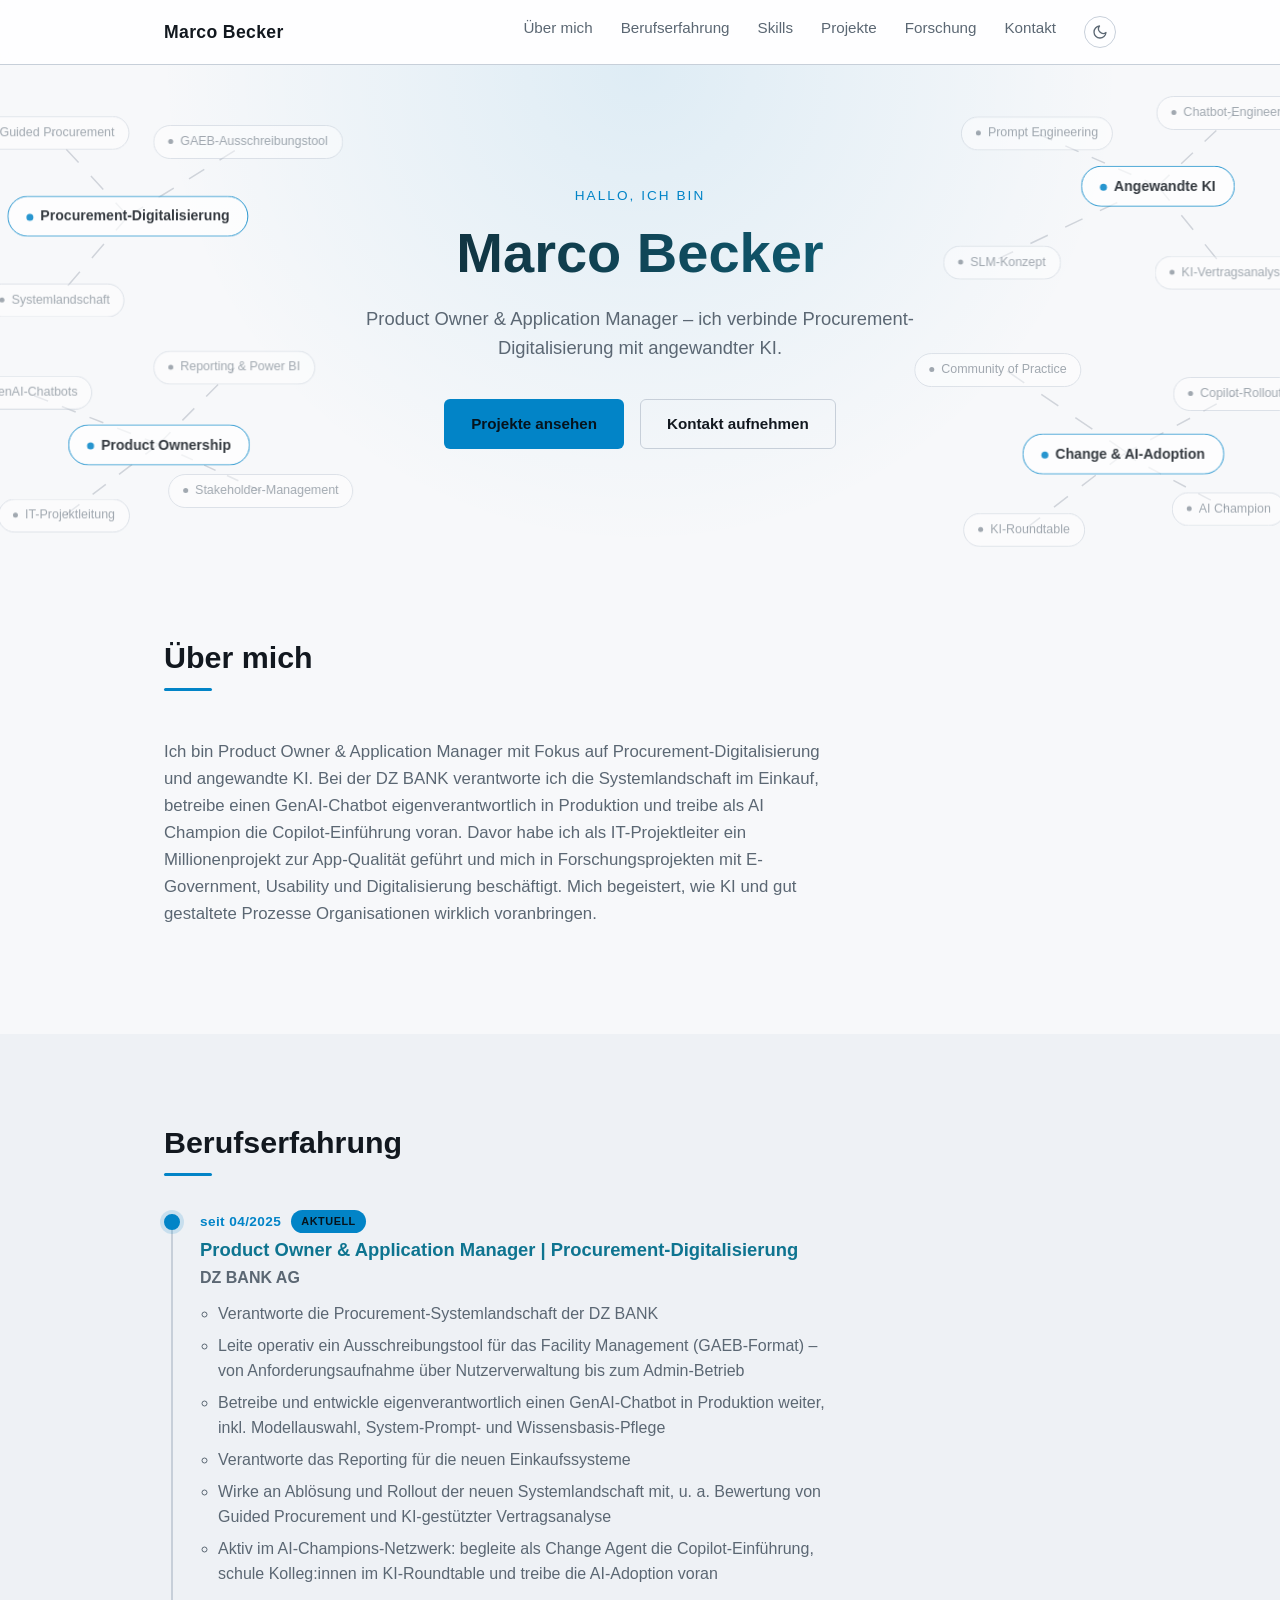
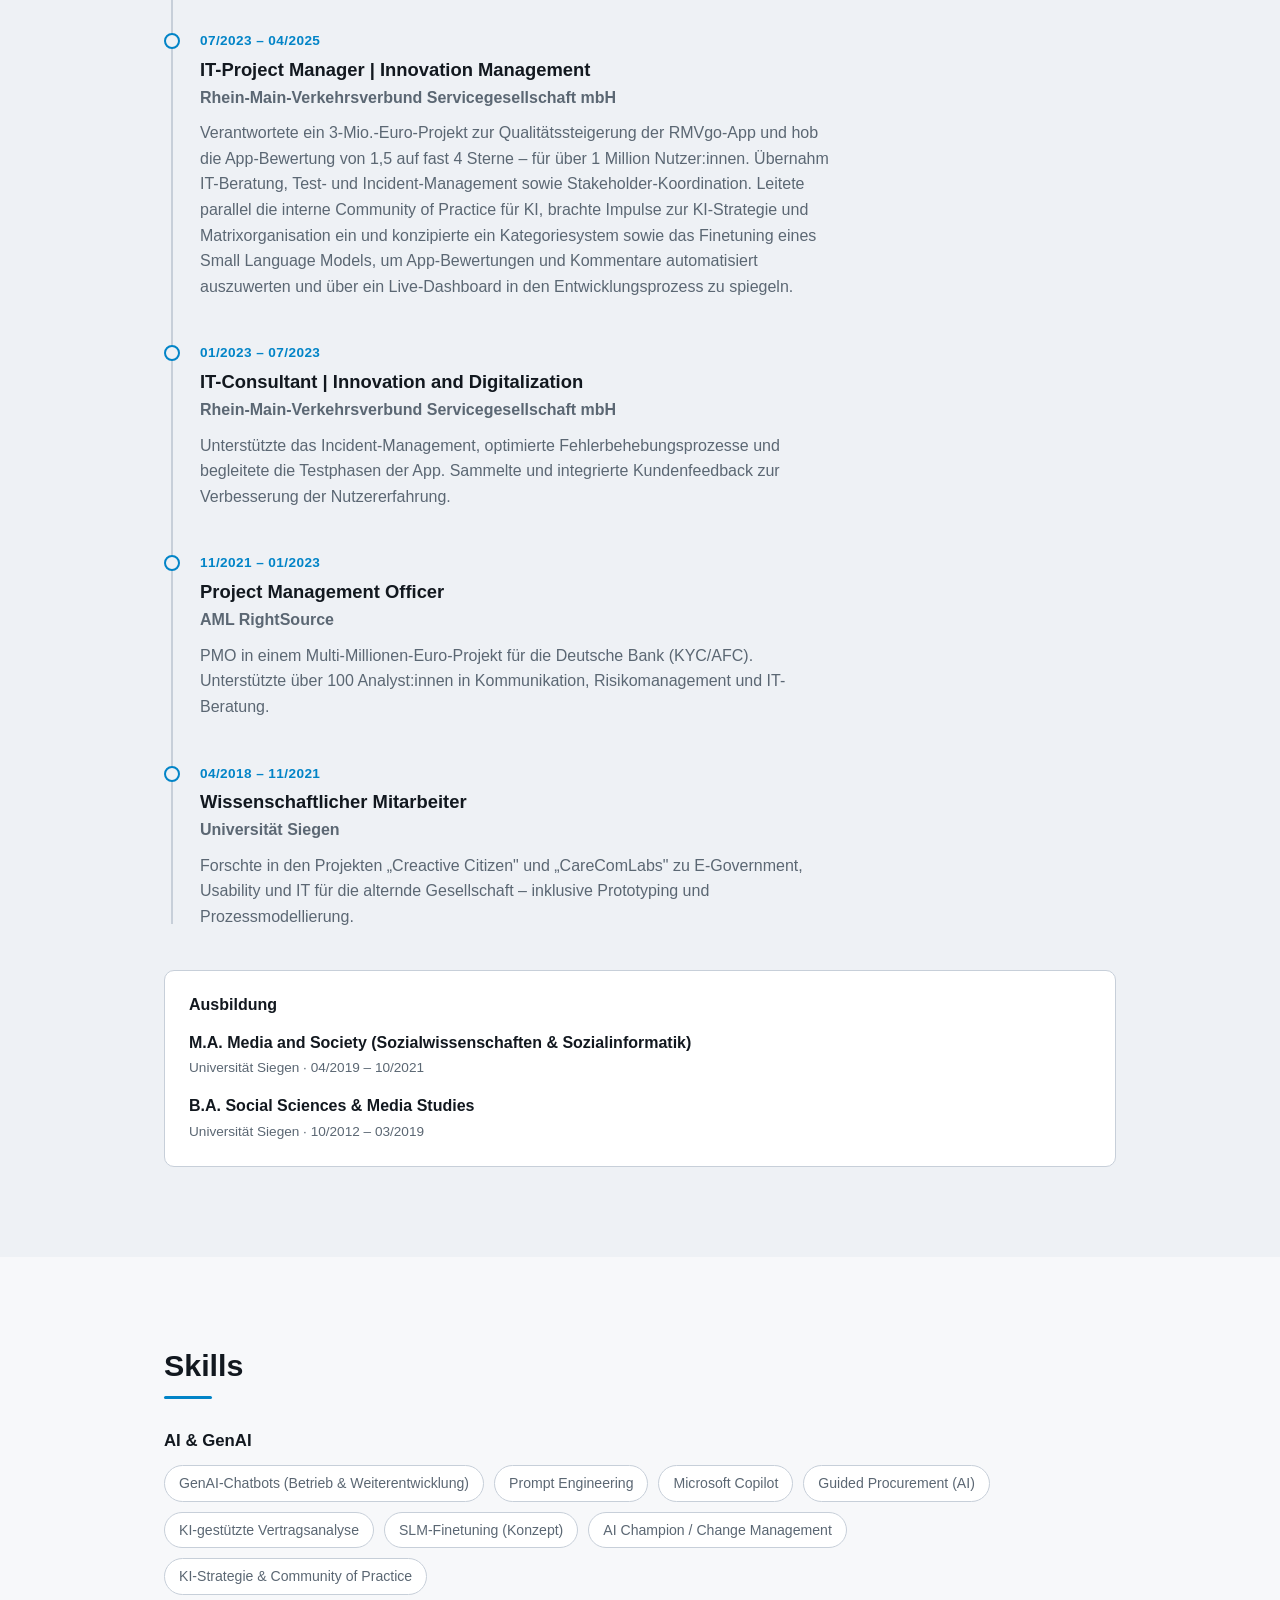
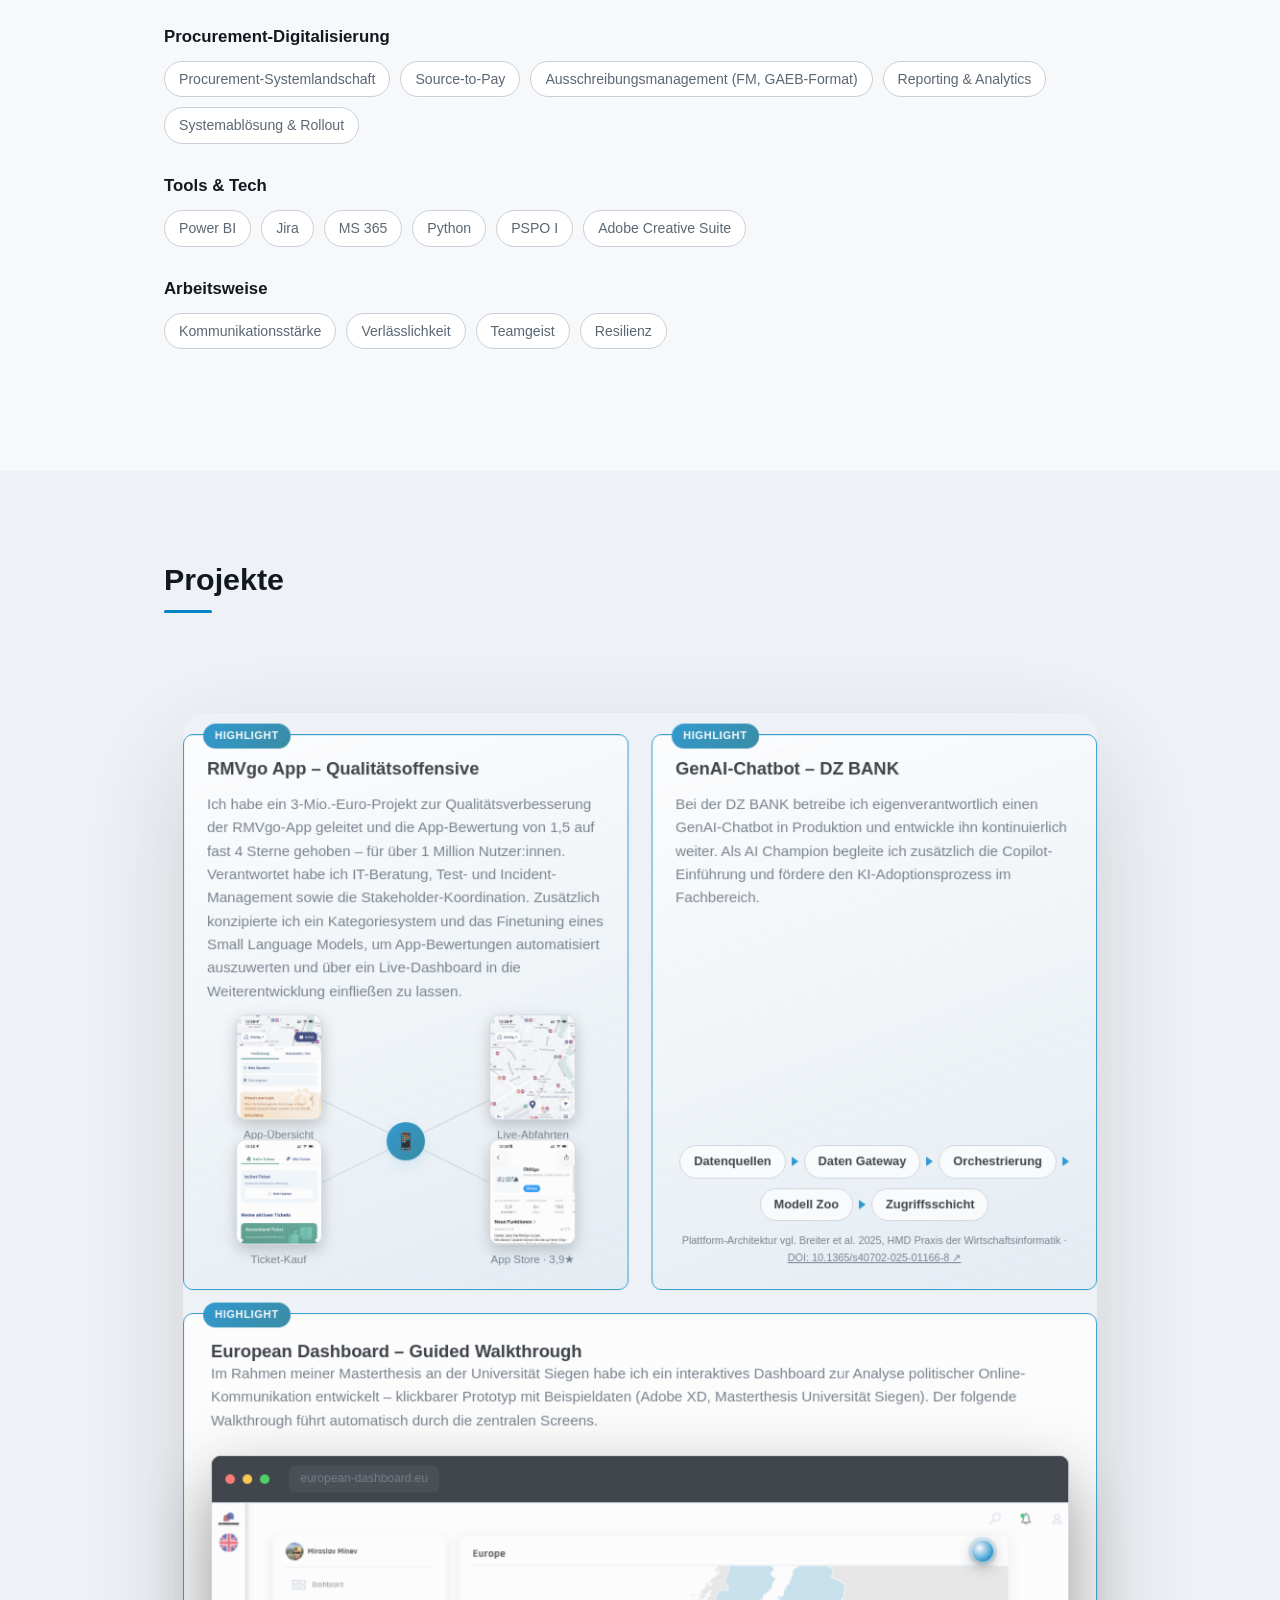
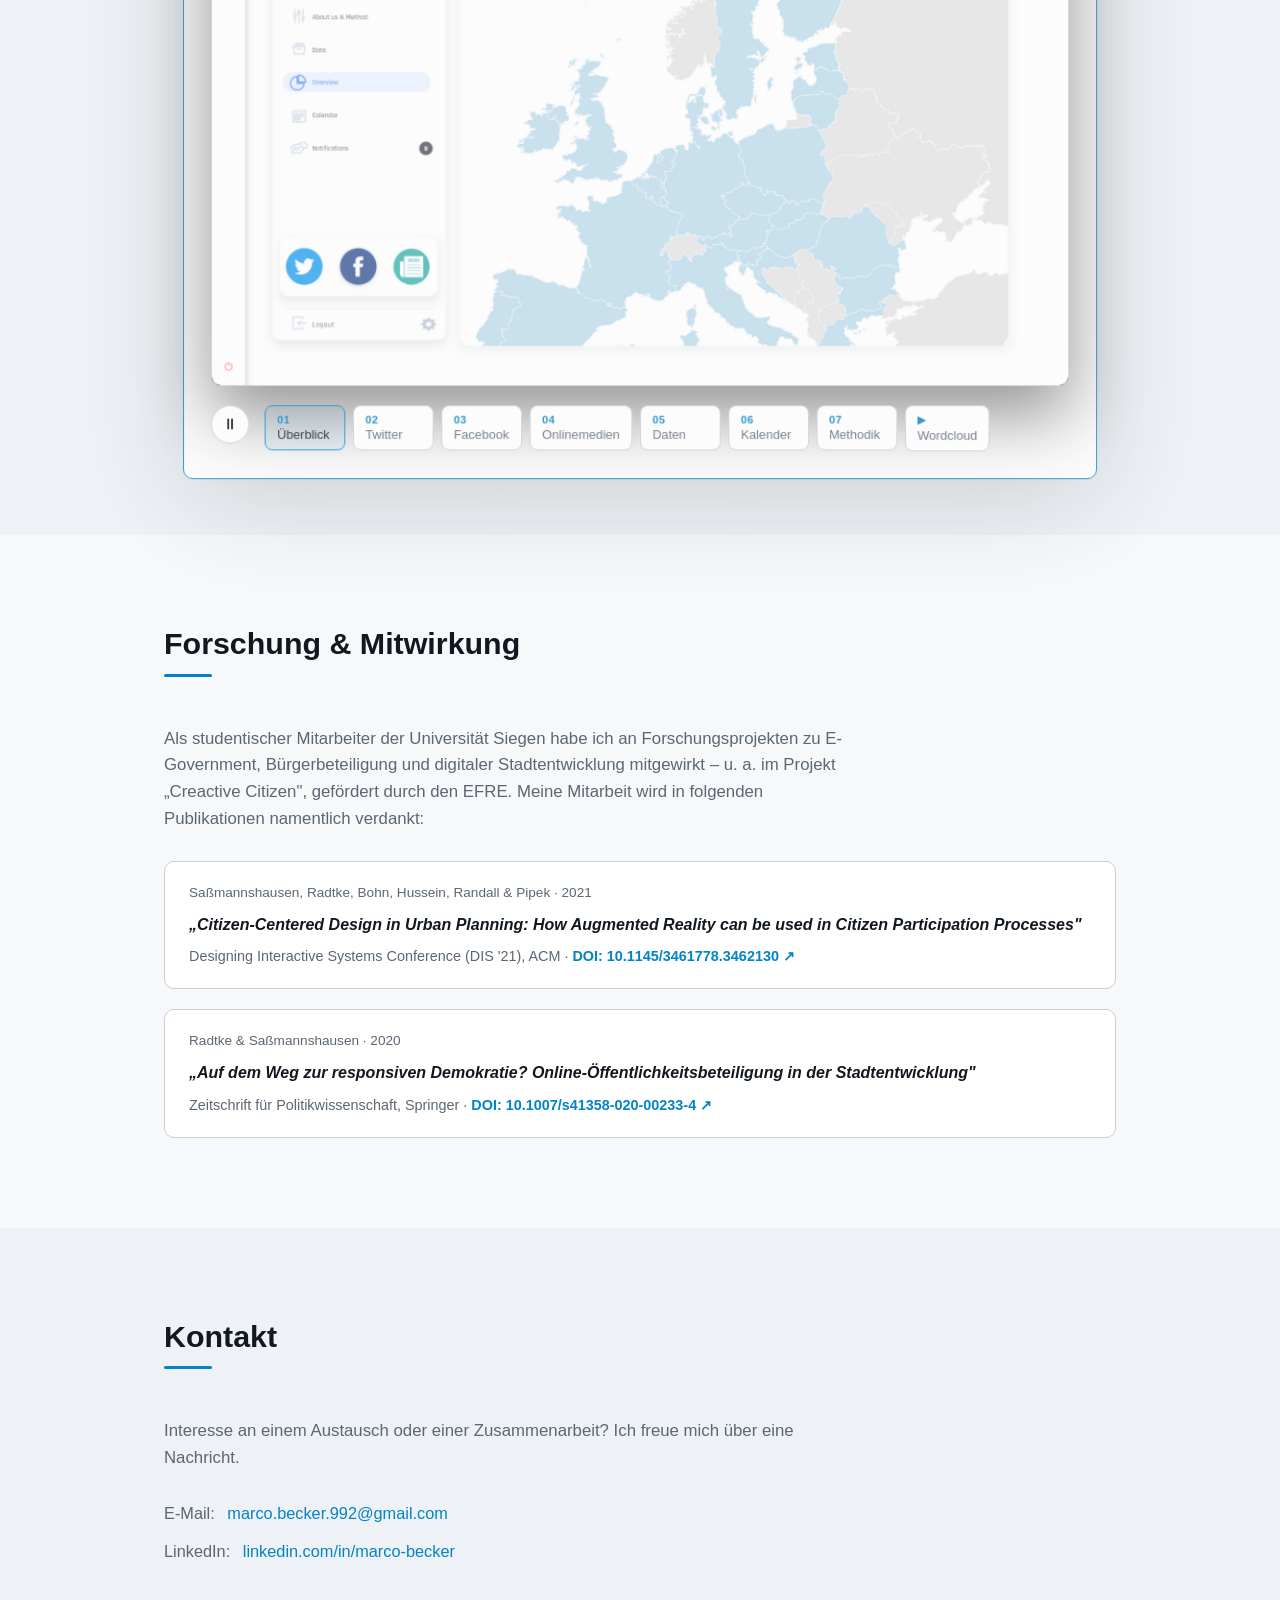
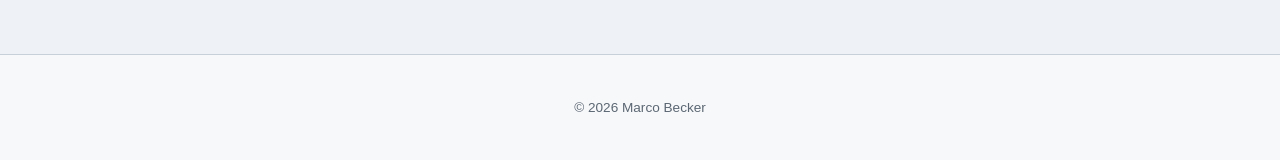
==== index.html @ 5d93f03e "Initial commit" ====
<!DOCTYPE html>
<html lang="de">
<head>
    <meta charset="UTF-8">
    <meta name="viewport" content="width=device-width, initial-scale=1.0">
    <title>Marco Becker – CV</title>
    <script>
        (function () {
            var stored = localStorage.getItem('cv-theme');
            var theme = (stored === 'light' || stored === 'dark')
                ? stored
                : (window.matchMedia('(prefers-color-scheme: light)').matches ? 'light' : 'dark');
            if (theme === 'light') document.documentElement.setAttribute('data-theme', 'light');
        })();
    </script>
    <link rel="stylesheet" href="style.css">
</head>
<body>

    <header class="navbar">
        <div class="container navbar__inner">
            <a href="#hero" class="navbar__brand"><span class="navbar__brand-text"><span class="navbar__letter navbar__letter--anchor" style="--i:0">M</span><span class="navbar__letter" style="--i:1">a</span><span class="navbar__letter" style="--i:2">r</span><span class="navbar__letter" style="--i:3">c</span><span class="navbar__letter" style="--i:4">o</span><span class="navbar__letter" style="--i:5">&nbsp;</span><span class="navbar__letter navbar__letter--anchor" style="--i:6">B</span><span class="navbar__letter" style="--i:7">e</span><span class="navbar__letter" style="--i:8">c</span><span class="navbar__letter" style="--i:9">k</span><span class="navbar__letter" style="--i:10">e</span><span class="navbar__letter" style="--i:11">r</span></span></a>
            <button class="navbar__toggle" id="navToggle" aria-label="Menü öffnen" aria-expanded="false">
                <span></span>
                <span></span>
                <span></span>
            </button>
            <nav class="navbar__nav" id="navMenu">
                <a href="#about">Über mich</a>
                <a href="#experience">Berufserfahrung</a>
                <a href="#skills">Skills</a>
                <a href="#projects">Projekte</a>
                <a href="#research">Forschung</a>
                <a href="#contact">Kontakt</a>
                <button class="theme-toggle" id="themeToggle" type="button" aria-label="Theme wechseln (hell/dunkel)">
                    <svg class="theme-toggle__icon theme-toggle__icon--sun" viewBox="0 0 24 24" fill="none" stroke="currentColor" stroke-width="2" stroke-linecap="round" aria-hidden="true">
                        <circle cx="12" cy="12" r="4"></circle>
                        <path d="M12 2v2M12 20v2M4.93 4.93l1.41 1.41M17.66 17.66l1.41 1.41M2 12h2M20 12h2M4.93 19.07l1.41-1.41M17.66 6.34l1.41-1.41"></path>
                    </svg>
                    <svg class="theme-toggle__icon theme-toggle__icon--moon" viewBox="0 0 24 24" fill="none" stroke="currentColor" stroke-width="2" stroke-linecap="round" stroke-linejoin="round" aria-hidden="true">
                        <path d="M21 12.79A9 9 0 1 1 11.21 3 7 7 0 0 0 21 12.79z"></path>
                    </svg>
                </button>
            </nav>
        </div>
    </header>

    <main>

        <section id="hero" class="hero">
            <div class="hero__network" aria-hidden="true">
                <svg class="hero__lines" viewBox="0 0 100 100" preserveAspectRatio="none">
                    <line x1="10" y1="30" x2="4" y2="13" data-from="H1" data-to="S1" data-delay="1.55"></line>
                    <line x1="10" y1="30" x2="4" y2="48" data-from="H1" data-to="S2" data-delay="1.59"></line>
                    <line x1="10" y1="30" x2="19" y2="16" data-from="H1" data-to="S3" data-delay="1.63"></line>
                    <line x1="90" y1="25" x2="81" y2="13" data-from="H2" data-to="S4" data-delay="1.67"></line>
                    <line x1="90" y1="25" x2="96" y2="43" data-from="H2" data-to="S5" data-delay="1.71"></line>
                    <line x1="90" y1="25" x2="96" y2="10" data-from="H2" data-to="S6" data-delay="1.75"></line>
                    <line x1="12" y1="78" x2="5" y2="92" data-from="H3" data-to="S7" data-delay="1.79"></line>
                    <line x1="12" y1="78" x2="20" y2="88" data-from="H3" data-to="S8" data-delay="1.83"></line>
                    <line x1="12" y1="78" x2="18" y2="62" data-from="H3" data-to="S9" data-delay="1.87"></line>
                    <line x1="12" y1="78" x2="2" y2="68" data-from="H3" data-to="S10" data-delay="1.91"></line>
                    <line x1="88" y1="80" x2="96" y2="92" data-from="H4" data-to="S11" data-delay="1.95"></line>
                    <line x1="88" y1="80" x2="96" y2="68" data-from="H4" data-to="S12" data-delay="1.99"></line>
                    <line x1="88" y1="80" x2="80" y2="95" data-from="H4" data-to="S13" data-delay="2.03"></line>
                    <line x1="90" y1="25" x2="78" y2="40" data-from="H2" data-to="S14" data-delay="2.07"></line>
                    <line x1="88" y1="80" x2="78" y2="62" data-from="H4" data-to="S15" data-delay="2.11"></line>
                </svg>
                <span class="hero__node hero__node--hub" data-node-id="H1" style="--x:10%; --y:30%; --delay:0s" data-delay="0">Procurement-Digitalisierung</span>
                <span class="hero__node hero__node--hub" data-node-id="H2" style="--x:90%; --y:25%; --delay:0s" data-delay="0">Angewandte KI</span>
                <span class="hero__node hero__node--hub" data-node-id="H3" style="--x:12%; --y:78%; --delay:0s" data-delay="0">Product Ownership</span>
                <span class="hero__node hero__node--hub" data-node-id="H4" style="--x:88%; --y:80%; --delay:0s" data-delay="0">Change &amp; AI-Adoption</span>
                <span class="hero__node" data-node-id="S1" style="--x:4%; --y:13%; --delay:0.75s" data-delay="0.75">Guided Procurement</span>
                <span class="hero__node" data-node-id="S2" style="--x:4%; --y:48%; --delay:0.79s" data-delay="0.79">Systemlandschaft</span>
                <span class="hero__node" data-node-id="S3" style="--x:19%; --y:16%; --delay:0.83s" data-delay="0.83">GAEB-Ausschreibungstool</span>
                <span class="hero__node" data-node-id="S4" style="--x:81%; --y:13%; --delay:0.87s" data-delay="0.87">Prompt Engineering</span>
                <span class="hero__node" data-node-id="S5" style="--x:96%; --y:43%; --delay:0.91s" data-delay="0.91">KI-Vertragsanalyse</span>
                <span class="hero__node" data-node-id="S6" style="--x:96%; --y:10%; --delay:0.95s" data-delay="0.95">Chatbot-Engineering</span>
                <span class="hero__node" data-node-id="S7" style="--x:5%; --y:92%; --delay:0.99s" data-delay="0.99">IT-Projektleitung</span>
                <span class="hero__node" data-node-id="S8" style="--x:20%; --y:88%; --delay:1.03s" data-delay="1.03">Stakeholder-Management</span>
                <span class="hero__node" data-node-id="S9" style="--x:18%; --y:62%; --delay:1.07s" data-delay="1.07">Reporting &amp; Power BI</span>
                <span class="hero__node" data-node-id="S10" style="--x:2%; --y:68%; --delay:1.11s" data-delay="1.11">GenAI-Chatbots</span>
                <span class="hero__node" data-node-id="S11" style="--x:96%; --y:92%; --delay:1.15s" data-delay="1.15">AI Champion</span>
                <span class="hero__node" data-node-id="S12" style="--x:96%; --y:68%; --delay:1.19s" data-delay="1.19">Copilot-Rollout</span>
                <span class="hero__node" data-node-id="S13" style="--x:80%; --y:95%; --delay:1.23s" data-delay="1.23">KI-Roundtable</span>
                <span class="hero__node" data-node-id="S14" style="--x:78%; --y:40%; --delay:1.27s" data-delay="1.27">SLM-Konzept</span>
                <span class="hero__node" data-node-id="S15" style="--x:78%; --y:62%; --delay:1.31s" data-delay="1.31">Community of Practice</span>
            </div>
            <div class="container hero__inner">
                <p class="hero__eyebrow">Hallo, ich bin</p>
                <h1 class="hero__name">Marco Becker</h1>
                <p class="hero__tagline">Product Owner &amp; Application Manager – ich verbinde Procurement-Digitalisierung mit angewandter KI.</p>
                <div class="hero__actions">
                    <a href="#projects" class="btn btn--primary">Projekte ansehen</a>
                    <a href="#contact" class="btn btn--ghost">Kontakt aufnehmen</a>
                </div>
            </div>
        </section>

        <section id="about" class="section">
            <div class="container">
                <h2 class="section__title">Über mich</h2>
                <p class="section__lead">
                    Ich bin Product Owner &amp; Application Manager mit Fokus auf Procurement-Digitalisierung
                    und angewandte KI. Bei der DZ BANK verantworte ich die Systemlandschaft im Einkauf, betreibe
                    einen GenAI-Chatbot eigenverantwortlich in Produktion und treibe als AI Champion die
                    Copilot-Einführung voran. Davor habe ich als IT-Projektleiter ein Millionenprojekt zur
                    App-Qualität geführt und mich in Forschungsprojekten mit E-Government, Usability und
                    Digitalisierung beschäftigt. Mich begeistert, wie KI und gut gestaltete Prozesse
                    Organisationen wirklich voranbringen.
                </p>
            </div>
        </section>

        <section id="experience" class="section section--alt">
            <div class="container">
                <h2 class="section__title">Berufserfahrung</h2>
                <ol class="timeline">
                    <li class="timeline__item timeline__item--current">
                        <div class="timeline__marker"></div>
                        <div class="timeline__content">
                            <span class="timeline__date">seit 04/2025 <span class="timeline__badge">Aktuell</span></span>
                            <h3 class="timeline__role">Product Owner &amp; Application Manager | Procurement-Digitalisierung</h3>
                            <p class="timeline__company">DZ BANK AG</p>
                            <ul class="timeline__bullets">
                                <li>Verantworte die Procurement-Systemlandschaft der DZ BANK</li>
                                <li>Leite operativ ein Ausschreibungstool für das Facility Management (GAEB-Format) – von Anforderungsaufnahme über Nutzerverwaltung bis zum Admin-Betrieb</li>
                                <li>Betreibe und entwickle eigenverantwortlich einen GenAI-Chatbot in Produktion weiter, inkl. Modellauswahl, System-Prompt- und Wissensbasis-Pflege</li>
                                <li>Verantworte das Reporting für die neuen Einkaufssysteme</li>
                                <li>Wirke an Ablösung und Rollout der neuen Systemlandschaft mit, u.&nbsp;a. Bewertung von Guided Procurement und KI-gestützter Vertragsanalyse</li>
                                <li>Aktiv im AI-Champions-Netzwerk: begleite als Change Agent die Copilot-Einführung, schule Kolleg:innen im KI-Roundtable und treibe die AI-Adoption voran</li>
                            </ul>
                        </div>
                    </li>
                    <li class="timeline__item">
                        <div class="timeline__marker"></div>
                        <div class="timeline__content">
                            <span class="timeline__date">07/2023 – 04/2025</span>
                            <h3 class="timeline__role">IT-Project Manager | Innovation Management</h3>
                            <p class="timeline__company">Rhein-Main-Verkehrsverbund Servicegesellschaft mbH</p>
                            <p class="timeline__desc">
                                Verantwortete ein 3-Mio.-Euro-Projekt zur Qualitätssteigerung der RMVgo-App und
                                hob die App-Bewertung von 1,5 auf fast 4 Sterne – für über 1 Million Nutzer:innen.
                                Übernahm IT-Beratung, Test- und Incident-Management sowie Stakeholder-Koordination.
                                Leitete parallel die interne Community of Practice für KI, brachte Impulse zur
                                KI-Strategie und Matrixorganisation ein und konzipierte ein Kategoriesystem sowie
                                das Finetuning eines Small Language Models, um App-Bewertungen und Kommentare
                                automatisiert auszuwerten und über ein Live-Dashboard in den Entwicklungsprozess
                                zu spiegeln.
                            </p>
                        </div>
                    </li>
                    <li class="timeline__item">
                        <div class="timeline__marker"></div>
                        <div class="timeline__content">
                            <span class="timeline__date">01/2023 – 07/2023</span>
                            <h3 class="timeline__role">IT-Consultant | Innovation and Digitalization</h3>
                            <p class="timeline__company">Rhein-Main-Verkehrsverbund Servicegesellschaft mbH</p>
                            <p class="timeline__desc">
                                Unterstützte das Incident-Management, optimierte Fehlerbehebungsprozesse und
                                begleitete die Testphasen der App. Sammelte und integrierte Kundenfeedback zur
                                Verbesserung der Nutzererfahrung.
                            </p>
                        </div>
                    </li>
                    <li class="timeline__item">
                        <div class="timeline__marker"></div>
                        <div class="timeline__content">
                            <span class="timeline__date">11/2021 – 01/2023</span>
                            <h3 class="timeline__role">Project Management Officer</h3>
                            <p class="timeline__company">AML RightSource</p>
                            <p class="timeline__desc">
                                PMO in einem Multi-Millionen-Euro-Projekt für die Deutsche Bank (KYC/AFC).
                                Unterstützte über 100 Analyst:innen in Kommunikation, Risikomanagement und IT-Beratung.
                            </p>
                        </div>
                    </li>
                    <li class="timeline__item">
                        <div class="timeline__marker"></div>
                        <div class="timeline__content">
                            <span class="timeline__date">04/2018 – 11/2021</span>
                            <h3 class="timeline__role">Wissenschaftlicher Mitarbeiter</h3>
                            <p class="timeline__company">Universität Siegen</p>
                            <p class="timeline__desc">
                                Forschte in den Projekten „Creactive Citizen" und „CareComLabs" zu E-Government,
                                Usability und IT für die alternde Gesellschaft – inklusive Prototyping und
                                Prozessmodellierung.
                            </p>
                        </div>
                    </li>
                </ol>

                <div class="education-list">
                    <h3 class="education-list__title">Ausbildung</h3>
                    <div class="education-item">
                        <p class="education-item__degree">M.A. Media and Society (Sozialwissenschaften &amp; Sozialinformatik)</p>
                        <p class="education-item__meta">Universität Siegen · 04/2019 – 10/2021</p>
                    </div>
                    <div class="education-item">
                        <p class="education-item__degree">B.A. Social Sciences &amp; Media Studies</p>
                        <p class="education-item__meta">Universität Siegen · 10/2012 – 03/2019</p>
                    </div>
                </div>
            </div>
        </section>

        <section id="skills" class="section">
            <div class="container">
                <h2 class="section__title">Skills</h2>

                <div class="skills__group">
                    <h3 class="skills__category">AI &amp; GenAI</h3>
                    <ul class="tag-list">
                        <li class="tag">GenAI-Chatbots (Betrieb &amp; Weiterentwicklung)</li>
                        <li class="tag">Prompt Engineering</li>
                        <li class="tag">Microsoft Copilot</li>
                        <li class="tag">Guided Procurement (AI)</li>
                        <li class="tag">KI-gestützte Vertragsanalyse</li>
                        <li class="tag">SLM-Finetuning (Konzept)</li>
                        <li class="tag">AI Champion / Change Management</li>
                        <li class="tag">KI-Strategie &amp; Community of Practice</li>
                    </ul>
                </div>

                <div class="skills__group">
                    <h3 class="skills__category">Procurement-Digitalisierung</h3>
                    <ul class="tag-list">
                        <li class="tag">Procurement-Systemlandschaft</li>
                        <li class="tag">Source-to-Pay</li>
                        <li class="tag">Ausschreibungsmanagement (FM, GAEB-Format)</li>
                        <li class="tag">Reporting &amp; Analytics</li>
                        <li class="tag">Systemablösung &amp; Rollout</li>
                    </ul>
                </div>

                <div class="skills__group">
                    <h3 class="skills__category">Tools &amp; Tech</h3>
                    <ul class="tag-list">
                        <li class="tag">Power BI</li>
                        <li class="tag">Jira</li>
                        <li class="tag">MS 365</li>
                        <li class="tag">Python</li>
                        <li class="tag">PSPO I</li>
                        <li class="tag">Adobe Creative Suite</li>
                    </ul>
                </div>

                <div class="skills__group">
                    <h3 class="skills__category">Arbeitsweise</h3>
                    <ul class="tag-list">
                        <li class="tag">Kommunikationsstärke</li>
                        <li class="tag">Verlässlichkeit</li>
                        <li class="tag">Teamgeist</li>
                        <li class="tag">Resilienz</li>
                    </ul>
                </div>
            </div>
        </section>

        <section id="projects" class="section section--alt">
            <div class="container">
                <h2 class="section__title">Projekte</h2>
                <div class="projects-showcase">
                <div class="projects-showcase__camera">
                <div class="projects-showcase__inner">
                <div class="projects__grid">
                    <article class="card card--highlight projects-reveal">
                        <span class="card__badge">Highlight</span>
                        <h3 class="card__title">RMVgo App – Qualitätsoffensive</h3>
                        <p class="card__desc">
                            Ich habe ein 3-Mio.-Euro-Projekt zur Qualitätsverbesserung der RMVgo-App geleitet
                            und die App-Bewertung von 1,5 auf fast 4 Sterne gehoben – für über 1 Million
                            Nutzer:innen. Verantwortet habe ich IT-Beratung, Test- und Incident-Management
                            sowie die Stakeholder-Koordination. Zusätzlich konzipierte ich ein Kategoriesystem
                            und das Finetuning eines Small Language Models, um App-Bewertungen automatisiert
                            auszuwerten und über ein Live-Dashboard in die Weiterentwicklung einfließen zu lassen.
                        </p>
                        <div class="project-network">
                            <svg class="project-network__lines" viewBox="0 0 100 100" preserveAspectRatio="none">
                                <line x1="50" y1="50" x2="18" y2="25"></line>
                                <line x1="50" y1="50" x2="82" y2="25"></line>
                                <line x1="50" y1="50" x2="18" y2="75"></line>
                                <line x1="50" y1="50" x2="82" y2="75"></line>
                            </svg>
                            <div class="project-network__hub" style="--x:50%; --y:50%" aria-hidden="true">
                                <span>📱</span>
                            </div>
                            <figure class="project-network__tile" style="--x:18%; --y:25%">
                                <img src="rmvgo/rmvgo_startscreen.png" alt="RMVgo App – Startbildschirm mit Übersicht" loading="lazy">
                                <figcaption>App-Übersicht</figcaption>
                            </figure>
                            <figure class="project-network__tile" style="--x:82%; --y:25%">
                                <img src="rmvgo/rmvgo_abfahrten_ffm.png" alt="RMVgo App – Live-Abfahrten in Frankfurt" loading="lazy">
                                <figcaption>Live-Abfahrten</figcaption>
                            </figure>
                            <figure class="project-network__tile" style="--x:18%; --y:75%">
                                <img src="rmvgo/rmvgo_ticket.png" alt="RMVgo App – Ticket-Kauf im Checkout" loading="lazy">
                                <figcaption>Ticket-Kauf</figcaption>
                            </figure>
                            <figure class="project-network__tile" style="--x:82%; --y:75%">
                                <img src="rmvgo/appstore_rmvgo.png" alt="RMVgo App – Eintrag im App Store mit 3,9-Sterne-Bewertung" loading="lazy">
                                <figcaption>App Store · 3,9★</figcaption>
                            </figure>
                        </div>
                    </article>
                    <article class="card card--highlight projects-reveal">
                        <span class="card__badge">Highlight</span>
                        <h3 class="card__title">GenAI-Chatbot – DZ BANK</h3>
                        <p class="card__desc">
                            Bei der DZ BANK betreibe ich eigenverantwortlich einen GenAI-Chatbot in Produktion
                            und entwickle ihn kontinuierlich weiter. Als AI Champion begleite ich zusätzlich
                            die Copilot-Einführung und fördere den KI-Adoptionsprozess im Fachbereich.
                        </p>
                        <div class="project-flow">
                            <div class="project-flow__row">
                                <span class="project-flow__node">Datenquellen</span>
                                <i class="project-flow__arrow" aria-hidden="true"></i>
                                <span class="project-flow__node">Daten Gateway</span>
                                <i class="project-flow__arrow" aria-hidden="true"></i>
                                <span class="project-flow__node">Orchestrierung</span>
                                <i class="project-flow__arrow" aria-hidden="true"></i>
                                <span class="project-flow__node">Modell Zoo</span>
                                <i class="project-flow__arrow" aria-hidden="true"></i>
                                <span class="project-flow__node">Zugriffsschicht</span>
                            </div>
                            <p class="project-flow__source">
                                Plattform-Architektur vgl. Breiter et al. 2025, HMD Praxis der Wirtschaftsinformatik ·
                                <a href="https://doi.org/10.1365/s40702-025-01166-8" target="_blank" rel="noopener noreferrer">DOI: 10.1365/s40702-025-01166-8 ↗</a>
                            </p>
                        </div>
                    </article>
                </div>

                <div class="walkthrough-project projects-reveal">
                    <span class="card__badge">Highlight</span>
                    <h3 class="card__title">European Dashboard – Guided Walkthrough</h3>
                    <p class="card__desc">
                        Im Rahmen meiner Masterthesis an der Universität Siegen habe ich ein interaktives
                        Dashboard zur Analyse politischer Online-Kommunikation entwickelt – klickbarer Prototyp
                        mit Beispieldaten (Adobe XD, Masterthesis Universität Siegen). Der folgende Walkthrough
                        führt automatisch durch die zentralen Screens.
                    </p>

                    <div class="wt" id="wt">
                        <div class="wt__mockup">
                            <div class="wt__bar">
                                <span class="wt__dot wt__dot--red"></span>
                                <span class="wt__dot wt__dot--yellow"></span>
                                <span class="wt__dot wt__dot--green"></span>
                                <span class="wt__url">european-dashboard.eu</span>
                            </div>
                            <div class="wt__viewport" id="wtViewport">
                                <div class="wt__screen">
                                    <div class="wt__scroller">
                                        <img src="eu_dashboard/screen-01-overview.png" alt="Screen: Überblick" draggable="false">
                                    </div>
                                </div>
                                <div class="wt__screen">
                                    <div class="wt__scroller">
                                        <img src="eu_dashboard/screen-02-twitter.png" alt="Screen: Twitter" draggable="false">
                                    </div>
                                </div>
                                <div class="wt__screen">
                                    <div class="wt__scroller">
                                        <img src="eu_dashboard/screen-03-facebook.png" alt="Screen: Facebook" draggable="false">
                                    </div>
                                </div>
                                <div class="wt__screen">
                                    <div class="wt__scroller">
                                        <img src="eu_dashboard/screen-04-onlinemedien.png" alt="Screen: Onlinemedien" draggable="false">
                                    </div>
                                </div>
                                <div class="wt__screen">
                                    <div class="wt__scroller">
                                        <img src="eu_dashboard/screen-05-datenzugang.png" alt="Screen: Daten" draggable="false">
                                    </div>
                                </div>
                                <div class="wt__screen">
                                    <div class="wt__scroller">
                                        <img src="eu_dashboard/screen-06-kalender.png" alt="Screen: Kalender" draggable="false">
                                    </div>
                                </div>
                                <div class="wt__screen">
                                    <div class="wt__scroller">
                                        <img src="eu_dashboard/screen-07-methodik.png" alt="Screen: Methodik" draggable="false">
                                    </div>
                                </div>
                                <div class="wt__screen">
                                    <button class="wt__finale" id="wtFinale" type="button" aria-label="Wordcloud-Video abspielen">
                                        <img src="eu_dashboard/wordcloud-poster.jpg" alt="Standbild der Wordcloud-Animation" draggable="false">
                                        <span class="wt__play-icon" aria-hidden="true"></span>
                                    </button>
                                </div>

                                <div class="wt__cursor" id="wtCursor" aria-hidden="true"></div>
                            </div>
                        </div>

                        <div class="wt__controls">
                            <button class="wt__playpause" id="wtPlayPause" type="button" aria-label="Walkthrough pausieren">
                                <span aria-hidden="true">⏸</span>
                            </button>
                            <ol class="wt__progress" id="wtProgress">
                                <li><button type="button" class="wt__step"><span class="wt__step-num">01</span><span class="wt__step-label">Überblick</span></button></li>
                                <li><button type="button" class="wt__step"><span class="wt__step-num">02</span><span class="wt__step-label">Twitter</span></button></li>
                                <li><button type="button" class="wt__step"><span class="wt__step-num">03</span><span class="wt__step-label">Facebook</span></button></li>
                                <li><button type="button" class="wt__step"><span class="wt__step-num">04</span><span class="wt__step-label">Onlinemedien</span></button></li>
                                <li><button type="button" class="wt__step"><span class="wt__step-num">05</span><span class="wt__step-label">Daten</span></button></li>
                                <li><button type="button" class="wt__step"><span class="wt__step-num">06</span><span class="wt__step-label">Kalender</span></button></li>
                                <li><button type="button" class="wt__step"><span class="wt__step-num">07</span><span class="wt__step-label">Methodik</span></button></li>
                                <li><button type="button" class="wt__step"><span class="wt__step-num">▶</span><span class="wt__step-label">Wordcloud</span></button></li>
                            </ol>
                        </div>
                    </div>
                </div>
                </div>
                </div>
                </div>
            </div>
        </section>

        <div class="wt-lightbox" id="wtLightbox" hidden>
            <div class="wt-lightbox__backdrop" id="wtLightboxBackdrop"></div>
            <div class="wt-lightbox__panel">
                <button class="wt-lightbox__close" id="wtLightboxClose" type="button" aria-label="Video schließen">✕</button>
                <video class="wt-lightbox__video" id="wtLightboxVideo" src="eu_dashboard/wordcloud.mp4" muted loop playsinline preload="none"></video>
            </div>
        </div>

        <section id="research" class="section">
            <div class="container">
                <h2 class="section__title">Forschung &amp; Mitwirkung</h2>
                <p class="section__lead">
                    Als studentischer Mitarbeiter der Universität Siegen habe ich an Forschungsprojekten zu
                    E-Government, Bürgerbeteiligung und digitaler Stadtentwicklung mitgewirkt – u.&nbsp;a. im
                    Projekt „Creactive Citizen", gefördert durch den EFRE. Meine Mitarbeit wird in folgenden
                    Publikationen namentlich verdankt:
                </p>
                <ul class="publication-list">
                    <li class="publication-item">
                        <p class="publication-item__meta">Saßmannshausen, Radtke, Bohn, Hussein, Randall &amp; Pipek · 2021</p>
                        <p class="publication-item__title">„Citizen-Centered Design in Urban Planning: How Augmented Reality can be used in Citizen Participation Processes"</p>
                        <p class="publication-item__venue">
                            Designing Interactive Systems Conference (DIS '21), ACM ·
                            <a href="https://doi.org/10.1145/3461778.3462130" target="_blank" rel="noopener noreferrer">DOI: 10.1145/3461778.3462130 ↗</a>
                        </p>
                    </li>
                    <li class="publication-item">
                        <p class="publication-item__meta">Radtke &amp; Saßmannshausen · 2020</p>
                        <p class="publication-item__title">„Auf dem Weg zur responsiven Demokratie? Online-Öffentlichkeitsbeteiligung in der Stadtentwicklung"</p>
                        <p class="publication-item__venue">
                            Zeitschrift für Politikwissenschaft, Springer ·
                            <a href="https://doi.org/10.1007/s41358-020-00233-4" target="_blank" rel="noopener noreferrer">DOI: 10.1007/s41358-020-00233-4 ↗</a>
                        </p>
                    </li>
                </ul>
            </div>
        </section>

        <section id="contact" class="section section--alt">
            <div class="container">
                <h2 class="section__title">Kontakt</h2>
                <p class="section__lead">
                    Interesse an einem Austausch oder einer Zusammenarbeit? Ich freue mich über eine Nachricht.
                </p>
                <ul class="contact-list">
                    <li><span class="contact-list__label">E-Mail:</span> <a href="mailto:marco.becker.992@gmail.com">marco.becker.992@gmail.com</a></li>
                    <li><span class="contact-list__label">LinkedIn:</span> <a href="#">linkedin.com/in/marco-becker</a></li>
                </ul>
            </div>
        </section>

    </main>

    <footer class="footer">
        <div class="container">
            <p>&copy; 2026 Marco Becker</p>
        </div>
    </footer>

    <script src="script.js"></script>
</body>
</html>
---- style.css ----
﻿:root {
    --bg: #131a24;
    --bg-alt: #182030;
    --surface: #1d2636;
    --border: #2c3849;
    --text: #eef2f6;
    --text-muted: #a8b3c1;
    --accent: #38bdf8;
    --accent-2: #22d3ee;
    --accent-warm: #f5a623;
    --navbar-bg: rgba(11, 15, 20, 0.9);
    --hero-glow-color: rgba(56, 189, 248, 0.12);
    --hero-node-bg: rgba(20, 27, 35, 0.7);
    --hero-line-color: rgba(148, 163, 184, 0.25);
    --highlight-tint: rgba(56, 189, 248, 0.06);
    --active-tint: rgba(56, 189, 248, 0.08);
    --accent-glow: rgba(56, 189, 248, 0.16);
    --badge-text: #06131c;
    --font-base: "Segoe UI", Roboto, Helvetica, Arial, sans-serif;
}

[data-theme="light"] {
    --bg: #f7f8fa;
    --bg-alt: #eef1f5;
    --surface: #ffffff;
    --border: #c7cfd9;
    --text: #12181f;
    --text-muted: #5b6773;
    --accent: #0284c7;
    --accent-2: #0e7490;
    --accent-warm: #b45309;
    --navbar-bg: rgba(255, 255, 255, 0.85);
    --hero-glow-color: rgba(2, 132, 199, 0.10);
    --hero-node-bg: rgba(255, 255, 255, 0.82);
    --hero-line-color: rgba(71, 85, 105, 0.22);
    --highlight-tint: rgba(2, 132, 199, 0.05);
    --active-tint: rgba(2, 132, 199, 0.07);
    --accent-glow: rgba(2, 132, 199, 0.16);
    --badge-text: #ffffff;
}

* {
    box-sizing: border-box;
}

html {
    scroll-behavior: smooth;
}

body {
    margin: 0;
    background: var(--bg);
    color: var(--text);
    font-family: var(--font-base);
    line-height: 1.6;
    transition: background 0.25s ease, color 0.25s ease;
}

.container {
    width: 100%;
    max-width: 1000px;
    margin: 0 auto;
    padding: 0 24px;
}

a {
    color: var(--accent);
    text-decoration: none;
}

a:hover {
    color: var(--accent-2);
}

h1, h2, h3 {
    line-height: 1.2;
    margin: 0;
}

/* Navbar */

.navbar {
    position: sticky;
    top: 0;
    z-index: 100;
    background: var(--navbar-bg);
    backdrop-filter: blur(8px);
    border-bottom: 1px solid var(--border);
    transition: background 0.2s ease;
}

.navbar__inner {
    display: flex;
    align-items: center;
    justify-content: space-between;
    height: 64px;
}

.navbar__brand {
    display: flex;
    align-items: center;
    gap: 10px;
    font-weight: 700;
    font-size: 1.1rem;
    color: var(--text);
    letter-spacing: 0.02em;
}

.navbar__brand-text {
    display: inline-flex;
    white-space: nowrap;
}

.navbar__letter {
    display: inline-block;
    max-width: 24px;
    overflow: hidden;
    opacity: 1;
    transform: translateY(0);
    transition: max-width 0.4s cubic-bezier(0.16, 1, 0.3, 1),
        opacity 0.3s cubic-bezier(0.16, 1, 0.3, 1),
        transform 0.3s cubic-bezier(0.16, 1, 0.3, 1);
    transition-delay: calc(var(--i) * 18ms);
}

.navbar.is-scrolled .navbar__letter:not(.navbar__letter--anchor) {
    max-width: 0;
    opacity: 0;
    transform: translateY(6px);
    transition-delay: calc((11 - var(--i)) * 18ms);
}

@media (prefers-reduced-motion: reduce) {
    .navbar__letter {
        transition: none !important;
    }
}

.navbar__brand:hover {
    color: var(--accent);
}

.navbar__nav {
    display: flex;
    gap: 28px;
}

.navbar__nav a {
    color: var(--text-muted);
    font-size: 0.95rem;
}

.navbar__nav a:hover {
    color: var(--text);
}

.theme-toggle {
    display: inline-flex;
    align-items: center;
    justify-content: center;
    width: 32px;
    height: 32px;
    border-radius: 50%;
    border: 1px solid var(--border);
    background: transparent;
    color: var(--text-muted);
    cursor: pointer;
    flex-shrink: 0;
    padding: 0;
    transition: border-color 0.2s ease, color 0.2s ease;
}

.theme-toggle:hover {
    border-color: var(--accent);
    color: var(--accent);
}

.theme-toggle__icon {
    width: 16px;
    height: 16px;
}

.theme-toggle__icon--moon {
    display: none;
}

[data-theme="light"] .theme-toggle__icon--sun {
    display: none;
}

[data-theme="light"] .theme-toggle__icon--moon {
    display: block;
}

.navbar__toggle {
    display: none;
    flex-direction: column;
    justify-content: center;
    gap: 5px;
    width: 32px;
    height: 32px;
    background: none;
    border: none;
    cursor: pointer;
    padding: 0;
}

.navbar__toggle span {
    display: block;
    height: 2px;
    width: 100%;
    background: var(--text);
}

/* Hero */

.hero {
    position: relative;
    overflow: hidden;
    padding: 120px 0 100px;
    text-align: center;
    background: radial-gradient(circle at 50% 0%, var(--hero-glow-color), transparent 60%);
}

.hero__inner {
    position: relative;
    z-index: 1;
}

.hero__network {
    position: absolute;
    inset: 0;
    z-index: 0;
    pointer-events: none;
}

.hero__lines {
    position: absolute;
    inset: 0;
    width: 100%;
    height: 100%;
}

.hero__lines line {
    stroke: var(--hero-line-color);
    stroke-width: 1.5;
    vector-effect: non-scaling-stroke;
    shape-rendering: geometricPrecision;
    transition: stroke-dashoffset 0.85s cubic-bezier(0.16, 1, 0.3, 1);
}

.hero__node {
    position: absolute;
    left: var(--x);
    top: var(--y);
    transform: translate(-50%, -50%);
    padding: 6px 14px;
    border: 1px solid var(--border);
    border-radius: 999px;
    background: var(--hero-node-bg);
    color: var(--text-muted);
    font-size: 0.78rem;
    white-space: nowrap;
    opacity: 0;
    animation: heroFadeIn 0.6s ease forwards;
    animation-delay: var(--delay);
    will-change: transform;
}

.hero__node::before {
    content: "";
    display: inline-block;
    width: 5px;
    height: 5px;
    border-radius: 50%;
    background: var(--text-muted);
    margin-right: 7px;
    vertical-align: middle;
}

.hero__node--hub {
    border-color: var(--accent);
    color: var(--text);
    font-weight: 600;
    font-size: 0.88rem;
    padding: 8px 18px;
    animation-name: heroFadeInHub;
    animation-duration: 0.6s;
}

.hero__node--hub::before {
    width: 7px;
    height: 7px;
    background: var(--accent);
}

@keyframes heroFadeIn {
    to { opacity: 0.55; }
}

@keyframes heroFadeInHub {
    to { opacity: 0.85; }
}

@keyframes heroFloat {
    0%, 100% { transform: translate(-50%, -50%) translateY(0); }
    50% { transform: translate(-50%, -50%) translateY(-8px); }
}

@media (prefers-reduced-motion: reduce) {
    .hero__node {
        animation: none;
        opacity: 0.55;
    }
    .hero__node--hub {
        opacity: 0.85;
    }
}

@media (max-width: 900px) {
    .hero__network {
        display: none;
    }
}

.hero__eyebrow {
    color: var(--accent);
    text-transform: uppercase;
    letter-spacing: 0.15em;
    font-size: 0.85rem;
    margin: 0 0 12px;
}

.hero__name {
    font-size: clamp(2.2rem, 5vw, 3.5rem);
    font-weight: 700;
    background: linear-gradient(90deg, var(--text) 0%, var(--accent-2) 100%);
    -webkit-background-clip: text;
    background-clip: text;
    color: transparent;
}

.hero__tagline {
    margin-top: 18px;
    font-size: 1.15rem;
    color: var(--text-muted);
    max-width: 560px;
    margin-left: auto;
    margin-right: auto;
}

.hero__actions {
    margin-top: 36px;
    display: flex;
    gap: 16px;
    justify-content: center;
    flex-wrap: wrap;
}

.btn {
    display: inline-block;
    padding: 12px 26px;
    border-radius: 6px;
    font-weight: 600;
    font-size: 0.95rem;
    border: 1px solid transparent;
    transition: transform 0.15s ease, background 0.15s ease, border-color 0.15s ease;
}

.btn:hover {
    transform: translateY(-2px);
}

.btn--primary {
    background: var(--accent);
    color: #06131c;
}

.btn--primary:hover {
    background: var(--accent-2);
    color: #06131c;
}

.btn--ghost {
    border-color: var(--border);
    color: var(--text);
}

.btn--ghost:hover {
    border-color: var(--accent);
    color: var(--accent);
}

/* Sections */

.section {
    padding: 90px 0;
}

.section--alt {
    background: var(--bg-alt);
}

.section__title {
    font-size: 1.9rem;
    font-weight: 700;
    margin-bottom: 32px;
    position: relative;
    display: inline-block;
}

.section__title::after {
    content: "";
    display: block;
    width: 48px;
    height: 3px;
    background: var(--accent);
    margin-top: 12px;
    border-radius: 2px;
}

.section__lead {
    color: var(--text-muted);
    max-width: 680px;
    font-size: 1.05rem;
}

/* Timeline */

.timeline {
    list-style: none;
    margin: 0;
    padding: 0;
    position: relative;
}

.timeline::before {
    content: "";
    position: absolute;
    left: 7px;
    top: 6px;
    bottom: 6px;
    width: 2px;
    background: var(--border);
}

.timeline__item {
    position: relative;
    padding-left: 36px;
    margin-bottom: 40px;
}

.timeline__item:last-child {
    margin-bottom: 0;
}

.timeline__marker {
    position: absolute;
    left: 0;
    top: 6px;
    width: 16px;
    height: 16px;
    border-radius: 50%;
    background: var(--bg-alt);
    border: 2px solid var(--accent);
}

.timeline__date {
    color: var(--accent);
    font-size: 0.85rem;
    font-weight: 600;
    letter-spacing: 0.03em;
    display: inline-flex;
    align-items: center;
    gap: 10px;
}

.timeline__badge {
    background: var(--accent);
    color: #06131c;
    font-size: 0.68rem;
    font-weight: 700;
    text-transform: uppercase;
    letter-spacing: 0.05em;
    padding: 3px 10px;
    border-radius: 999px;
}

.timeline__item--current .timeline__marker {
    background: var(--accent);
    box-shadow: 0 0 0 4px var(--accent-glow);
}

.timeline__item--current .timeline__role {
    color: var(--accent-2);
}

.timeline__bullets {
    margin: 10px 0 0;
    padding-left: 18px;
    color: var(--text-muted);
    max-width: 640px;
}

.timeline__bullets li {
    margin-bottom: 6px;
}

.timeline__bullets li:last-child {
    margin-bottom: 0;
}

.timeline__role {
    margin-top: 6px;
    font-size: 1.15rem;
    font-weight: 700;
}

.timeline__company {
    margin: 4px 0 10px;
    color: var(--text-muted);
    font-weight: 600;
}

.timeline__desc {
    margin: 0;
    color: var(--text-muted);
    max-width: 640px;
}

/* Education */

.education-list {
    margin-top: 40px;
    padding: 24px;
    background: var(--surface);
    border: 1px solid var(--border);
    border-radius: 10px;
}

.education-list__title {
    font-size: 1rem;
    color: var(--text);
    margin-bottom: 16px;
}

.education-item {
    margin-bottom: 14px;
}

.education-item:last-child {
    margin-bottom: 0;
}

.education-item__degree {
    margin: 0;
    font-weight: 600;
    color: var(--text);
}

.education-item__meta {
    margin: 2px 0 0;
    color: var(--text-muted);
    font-size: 0.85rem;
}

/* Skills */

.skills__group {
    margin-bottom: 32px;
}

.skills__category {
    font-size: 1.05rem;
    color: var(--text);
    margin-bottom: 14px;
}

.tag-list {
    list-style: none;
    display: flex;
    flex-wrap: wrap;
    gap: 10px;
    margin: 0;
    padding: 0;
}

.tag {
    background: var(--surface);
    border: 1px solid var(--border);
    color: var(--text-muted);
    padding: 6px 14px;
    border-radius: 999px;
    font-size: 0.88rem;
}

.tag-list--small .tag {
    font-size: 0.8rem;
    padding: 4px 12px;
}

/* Projects */

.projects-showcase {
    transform: translateY(40px) scale(0.96);
    opacity: 0.8;
    border-radius: 24px;
    box-shadow: 0 40px 120px rgba(0, 0, 0, 0.18);
    will-change: transform, opacity, border-radius, box-shadow;
}

.projects-showcase__camera {
    animation: showcaseFloat 10s ease-in-out infinite;
}

@keyframes showcaseFloat {
    0%, 100% { transform: translate(0, 0) scale(1); }
    50% { transform: translate(1px, -4px) scale(1.01); }
}

.projects-showcase__inner {
    transform: translateY(22px);
    will-change: transform;
}

@media (prefers-reduced-motion: reduce) {
    .projects-showcase {
        transform: none !important;
        opacity: 1 !important;
        border-radius: 6px !important;
        box-shadow: 0 8px 24px rgba(0, 0, 0, 0.12) !important;
    }
    .projects-showcase__camera { animation: none !important; }
    .projects-showcase__inner { transform: none !important; }
}

.projects__grid {
    display: grid;
    grid-template-columns: repeat(auto-fit, minmax(260px, 1fr));
    gap: 24px;
}

.card {
    position: relative;
    background: var(--surface);
    border: 1px solid var(--border);
    border-radius: 10px;
    padding: 24px;
    display: flex;
    flex-direction: column;
    gap: 14px;
    transition: border-color 0.15s ease, transform 0.15s ease;
}

.card:hover {
    border-color: var(--accent);
    transform: translateY(-3px);
}

.card--highlight {
    border-color: var(--accent);
    background: linear-gradient(160deg, var(--surface) 0%, var(--highlight-tint) 100%);
}

.card__badge {
    position: absolute;
    top: -12px;
    left: 20px;
    background: linear-gradient(135deg, var(--accent) 0%, var(--accent-2) 100%);
    color: var(--badge-text);
    font-size: 0.7rem;
    font-weight: 700;
    text-transform: uppercase;
    letter-spacing: 0.05em;
    padding: 4px 12px;
    border-radius: 999px;
}

.card__title {
    font-size: 1.15rem;
    font-weight: 700;
}

.card__desc {
    margin: 0;
    color: var(--text-muted);
    font-size: 0.95rem;
    flex-grow: 1;
}

/* Mini-Netzwerk: RMVgo Bild-Kacheln */

.project-network {
    position: relative;
    height: 260px;
}

.project-network__lines {
    position: absolute;
    inset: 0;
    width: 100%;
    height: 100%;
}

.project-network__lines line {
    stroke: var(--border);
    stroke-width: 1;
    vector-effect: non-scaling-stroke;
}

.project-network__hub {
    position: absolute;
    left: var(--x);
    top: var(--y);
    transform: translate(-50%, -50%);
    width: 40px;
    height: 40px;
    display: flex;
    align-items: center;
    justify-content: center;
    border-radius: 50%;
    background: linear-gradient(135deg, var(--accent) 0%, var(--accent-2) 100%);
    font-size: 1.1rem;
    box-shadow: 0 4px 14px var(--accent-glow);
}

.project-network__tile {
    position: absolute;
    left: var(--x);
    top: var(--y);
    transform: translate(-50%, -50%);
    margin: 0;
    display: flex;
    flex-direction: column;
    align-items: center;
    gap: 6px;
    text-align: center;
}

.project-network__tile img {
    width: 90px;
    height: 110px;
    object-fit: cover;
    object-position: top;
    display: block;
    border-radius: 10px;
    border: 1px solid var(--border);
    box-shadow: 0 6px 16px rgba(0, 0, 0, 0.25);
}

.project-network__tile figcaption {
    font-size: 0.72rem;
    color: var(--text-muted);
    white-space: nowrap;
}

/* Mini-Netzwerk: Chatbot System-Flow */

.project-flow {
    position: relative;
}

.project-flow__row {
    display: flex;
    flex-wrap: wrap;
    align-items: center;
    justify-content: center;
    gap: 10px 6px;
    padding: 16px 0 8px;
}

.project-flow__node {
    padding: 6px 14px;
    border: 1px solid var(--border);
    border-radius: 999px;
    background: var(--hero-node-bg);
    color: var(--text);
    font-size: 0.8rem;
    font-weight: 600;
    white-space: nowrap;
}

.project-flow__arrow {
    width: 0;
    height: 0;
    border-top: 5px solid transparent;
    border-bottom: 5px solid transparent;
    border-left: 7px solid var(--accent);
    flex-shrink: 0;
}

.project-flow__source {
    margin: 4px 0 0;
    font-size: 0.68rem;
    color: var(--text-muted);
    text-align: center;
}

.project-flow__source a {
    color: var(--text-muted);
    text-decoration: underline;
}

/* Scroll-Reveal: Projekte-Sektion */

.projects-reveal {
    opacity: 0;
    transform: translateY(10px) scale(0.98);
    transition: opacity 0.5s cubic-bezier(0.22, 1, 0.36, 1),
        transform 0.5s cubic-bezier(0.22, 1, 0.36, 1);
}

.projects-reveal.is-visible {
    opacity: 1;
    transform: none;
}

.projects-reveal.is-visible:hover {
    transform: translateY(-3px);
}

.project-network__tile,
.project-network__hub,
.project-flow__node,
.project-flow__arrow {
    opacity: 0;
    transition: opacity 0.5s cubic-bezier(0.22, 1, 0.36, 1),
        transform 0.5s cubic-bezier(0.22, 1, 0.36, 1);
}

.project-network__tile {
    transform: translate(-50%, calc(-50% + 10px)) scale(0.98);
}

.project-network__hub {
    transform: translate(-50%, -50%) scale(0.98);
}

.project-flow__node,
.project-flow__arrow {
    transform: translateY(8px) scale(0.98);
}

.is-visible .project-network__tile,
.is-visible .project-network__hub {
    transform: translate(-50%, -50%);
}

.is-visible .project-flow__node,
.is-visible .project-flow__arrow {
    transform: translateY(0) scale(1);
}

.is-visible .project-network__tile,
.is-visible .project-network__hub,
.is-visible .project-flow__node,
.is-visible .project-flow__arrow {
    opacity: 1;
}

.project-network > *:nth-child(2) { transition-delay: 0ms; }
.project-network > *:nth-child(3) { transition-delay: 45ms; }
.project-network > *:nth-child(4) { transition-delay: 90ms; }
.project-network > *:nth-child(5) { transition-delay: 135ms; }
.project-network > *:nth-child(6) { transition-delay: 180ms; }

.project-flow__row > *:nth-child(1) { transition-delay: 0ms; }
.project-flow__row > *:nth-child(2) { transition-delay: 25ms; }
.project-flow__row > *:nth-child(3) { transition-delay: 50ms; }
.project-flow__row > *:nth-child(4) { transition-delay: 75ms; }
.project-flow__row > *:nth-child(5) { transition-delay: 100ms; }
.project-flow__row > *:nth-child(6) { transition-delay: 125ms; }
.project-flow__row > *:nth-child(7) { transition-delay: 150ms; }
.project-flow__row > *:nth-child(8) { transition-delay: 175ms; }
.project-flow__row > *:nth-child(9) { transition-delay: 200ms; }

.is-visible .project-network__tile,
.is-visible .project-network__hub {
    animation: heroFloat 7s ease-in-out infinite;
    animation-delay: 0.6s;
}

.is-visible .project-flow__node {
    animation: floatY 6s ease-in-out infinite;
    animation-delay: 0.6s;
}

@keyframes floatY {
    0%, 100% { transform: translateY(0); }
    50% { transform: translateY(-6px); }
}

@media (prefers-reduced-motion: reduce) {
    .projects-reveal {
        transition: none !important;
        opacity: 1 !important;
        transform: none !important;
    }

    .projects-showcase {
        transform: none;
        border-radius: 24px;
    }

    .project-network__tile,
    .project-network__hub {
        transition: none !important;
        opacity: 1 !important;
        transform: translate(-50%, -50%) !important;
    }

    .project-flow__node,
    .project-flow__arrow {
        transition: none !important;
        opacity: 1 !important;
        transform: none !important;
    }

    .is-visible .project-network__tile,
    .is-visible .project-network__hub,
    .is-visible .project-flow__node {
        animation: none;
    }
}

/* Guided walkthrough */

.walkthrough-project {
    position: relative;
    margin-top: 24px;
    background: var(--surface);
    border: 1px solid var(--accent);
    border-radius: 10px;
    padding: 28px;
}

.wt {
    margin-top: 24px;
}

.wt__mockup {
    max-width: 92%;
    margin: 0 auto;
    border-radius: 10px;
    overflow: hidden;
    border: 1px solid var(--border);
    background: #05080b;
    box-shadow: 0 20px 50px rgba(0, 0, 0, 0.35);
    transition: max-width 0.7s cubic-bezier(0.16, 1, 0.3, 1),
        box-shadow 0.7s cubic-bezier(0.16, 1, 0.3, 1);
}

.wt--expanded .wt__mockup {
    max-width: 100%;
    box-shadow: 0 30px 70px rgba(0, 0, 0, 0.5);
}

@media (prefers-reduced-motion: reduce) {
    .wt__mockup {
        transition: none !important;
    }
}

.wt__bar {
    display: flex;
    align-items: center;
    gap: 8px;
    padding: 10px 14px;
    background: #161c24;
    border-bottom: 1px solid var(--border);
}

.wt__dot {
    width: 10px;
    height: 10px;
    border-radius: 50%;
}

.wt__dot--red { background: #ff5f57; }
.wt__dot--yellow { background: #febc2e; }
.wt__dot--green { background: #28c840; }

.wt__url {
    margin-left: 12px;
    font-size: 0.78rem;
    color: var(--text-muted);
    background: rgba(255, 255, 255, 0.05);
    padding: 4px 12px;
    border-radius: 6px;
}

.wt__viewport {
    position: relative;
    width: 100%;
    aspect-ratio: 16 / 9;
    overflow: hidden;
    background: #0b0f14;
}

.wt__screen {
    position: absolute;
    inset: 0;
    opacity: 0;
    visibility: hidden;
    transition: opacity 0.6s ease;
    pointer-events: none;
}

.wt__screen.is-active {
    opacity: 1;
    visibility: visible;
    pointer-events: auto;
}

.wt__scroller {
    position: absolute;
    inset: 0;
    overflow: hidden;
}

.wt__scroller img {
    position: absolute;
    top: 0;
    left: 0;
    width: 100%;
    height: auto;
    display: block;
    transform: translateY(0);
    transition: transform 1.8s cubic-bezier(0.65, 0, 0.35, 1);
    user-select: none;
    -webkit-user-drag: none;
}

.wt__finale {
    position: absolute;
    inset: 0;
    width: 100%;
    height: 100%;
    border: 0;
    padding: 0;
    margin: 0;
    cursor: pointer;
    background: #000;
    display: block;
}

.wt__finale img {
    width: 100%;
    height: 100%;
    object-fit: cover;
    display: block;
}

.wt__play-icon {
    position: absolute;
    top: 50%;
    left: 50%;
    transform: translate(-50%, -50%);
    width: 64px;
    height: 64px;
    border-radius: 50%;
    background: rgba(11, 15, 20, 0.6);
    border: 2px solid var(--accent);
    display: flex;
    align-items: center;
    justify-content: center;
}

.wt__play-icon::before {
    content: "";
    border-style: solid;
    border-width: 12px 0 12px 20px;
    border-color: transparent transparent transparent var(--accent);
    margin-left: 4px;
}

.wt__cursor {
    position: absolute;
    top: 10%;
    left: 90%;
    width: 22px;
    height: 22px;
    border-radius: 50%;
    background: radial-gradient(circle at 35% 35%, #fff, var(--accent) 70%);
    box-shadow: 0 4px 14px rgba(0, 0, 0, 0.45), 0 0 0 4px var(--accent-glow);
    transform: translate(-50%, -50%);
    transition: left 0.9s cubic-bezier(0.4, 0, 0.2, 1), top 0.9s cubic-bezier(0.4, 0, 0.2, 1);
    pointer-events: none;
    z-index: 5;
}

.wt__cursor.is-clicking::after {
    content: "";
    position: absolute;
    inset: -14px;
    border-radius: 50%;
    border: 2px solid var(--accent);
    animation: wt-pulse 0.6s ease-out;
}

@keyframes wt-pulse {
    from { transform: scale(0.4); opacity: 1; }
    to { transform: scale(1.6); opacity: 0; }
}

.wt__controls {
    margin-top: 20px;
    display: flex;
    align-items: flex-start;
    gap: 16px;
}

.wt__playpause {
    flex-shrink: 0;
    width: 40px;
    height: 40px;
    border-radius: 50%;
    border: 1px solid var(--border);
    background: var(--surface);
    color: var(--text);
    cursor: pointer;
    display: flex;
    align-items: center;
    justify-content: center;
    font-size: 1rem;
    transition: border-color 0.15s ease, color 0.15s ease;
}

.wt__playpause:hover {
    border-color: var(--accent);
    color: var(--accent);
}

.wt__progress {
    list-style: none;
    margin: 0;
    padding: 0;
    display: flex;
    flex-wrap: wrap;
    gap: 8px;
    flex: 1;
}

.wt__step {
    display: flex;
    flex-direction: column;
    align-items: flex-start;
    gap: 2px;
    padding: 8px 12px;
    background: var(--surface);
    border: 1px solid var(--border);
    border-radius: 8px;
    color: var(--text-muted);
    cursor: pointer;
    font-family: inherit;
    min-width: 84px;
    transition: border-color 0.15s ease, color 0.15s ease;
}

.wt__step:hover {
    border-color: var(--accent);
    color: var(--text);
}

.wt__step.is-active {
    border-color: var(--accent);
    color: var(--text);
    background: var(--active-tint);
}

.wt__step-num {
    font-size: 0.7rem;
    font-weight: 700;
    color: var(--accent);
    letter-spacing: 0.05em;
}

.wt__step-label {
    font-size: 0.82rem;
}

@media (prefers-reduced-motion: reduce) {
    .wt__cursor {
        display: none;
    }

    .wt__scroller img,
    .wt__screen {
        transition: none;
    }

    .wt__playpause {
        display: none;
    }
}

@media (max-width: 720px) {
    .walkthrough-project {
        padding: 18px;
    }

    .wt__cursor {
        display: none;
    }

    .wt__url {
        display: none;
    }

    .wt__step {
        min-width: 72px;
        padding: 6px 10px;
    }
}

/* Lightbox */

.wt-lightbox {
    position: fixed;
    inset: 0;
    z-index: 1000;
    display: flex;
    align-items: center;
    justify-content: center;
    padding: 24px;
}

.wt-lightbox[hidden] {
    display: none;
}

.wt-lightbox__backdrop {
    position: absolute;
    inset: 0;
    background: rgba(5, 8, 11, 0.88);
}

.wt-lightbox__panel {
    position: relative;
    width: min(90vw, 960px);
    transform: scale(0.85);
    opacity: 0;
    transition: transform 0.35s ease, opacity 0.35s ease;
}

.wt-lightbox.is-open .wt-lightbox__panel {
    transform: scale(1);
    opacity: 1;
}

.wt-lightbox__video {
    width: 100%;
    border-radius: 10px;
    display: block;
    box-shadow: 0 30px 80px rgba(0, 0, 0, 0.5);
}

.wt-lightbox__close {
    position: absolute;
    top: -44px;
    right: 0;
    width: 36px;
    height: 36px;
    border-radius: 50%;
    border: 1px solid var(--border);
    background: var(--surface);
    color: var(--text);
    cursor: pointer;
    font-size: 1rem;
}

.wt-lightbox__close:hover {
    border-color: var(--accent);
    color: var(--accent);
}

/* Research & publications */

.publication-list {
    list-style: none;
    margin: 28px 0 0;
    padding: 0;
    display: flex;
    flex-direction: column;
    gap: 20px;
}

.publication-item {
    background: var(--surface);
    border: 1px solid var(--border);
    border-radius: 10px;
    padding: 20px 24px;
}

.publication-item__meta {
    margin: 0;
    color: var(--text-muted);
    font-size: 0.85rem;
}

.publication-item__title {
    margin: 8px 0;
    font-style: italic;
    font-weight: 600;
    color: var(--text);
}

.publication-item__venue {
    margin: 0;
    color: var(--text-muted);
    font-size: 0.9rem;
}

.publication-item__venue a {
    font-weight: 600;
}

/* Contact */

.contact-list {
    list-style: none;
    padding: 0;
    margin: 28px 0 0;
    display: flex;
    flex-direction: column;
    gap: 12px;
    font-size: 1.02rem;
}

.contact-list__label {
    color: var(--text-muted);
    margin-right: 8px;
}

/* Footer */

.footer {
    border-top: 1px solid var(--border);
    padding: 28px 0;
    text-align: center;
    color: var(--text-muted);
    font-size: 0.85rem;
}

/* Responsive */

@media (max-width: 720px) {
    .navbar__toggle {
        display: flex;
    }

    .navbar__nav {
        position: absolute;
        top: 64px;
        left: 0;
        right: 0;
        background: var(--bg-alt);
        border-bottom: 1px solid var(--border);
        flex-direction: column;
        padding: 16px 24px;
        gap: 16px;
        display: none;
    }

    .navbar__nav.is-open {
        display: flex;
    }

    .hero {
        padding: 90px 0 70px;
    }

    .section {
        padding: 64px 0;
    }
}
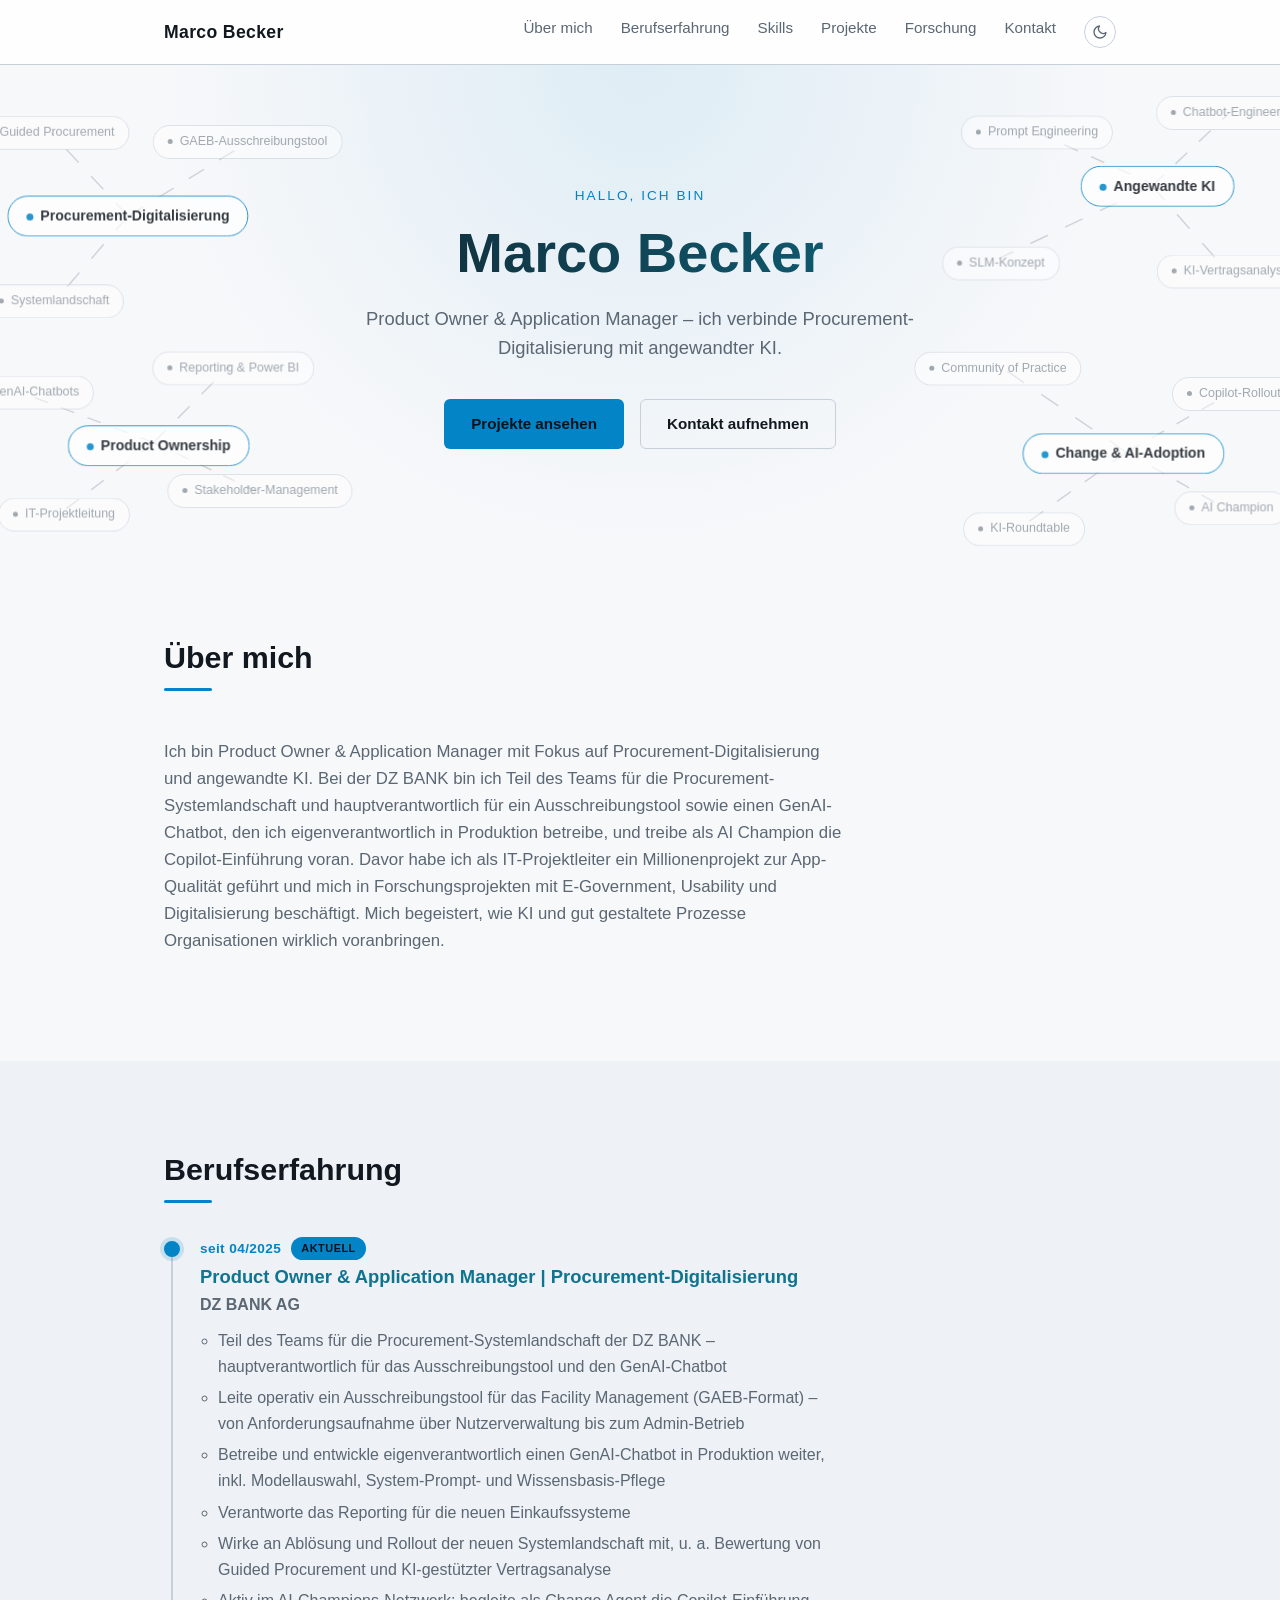
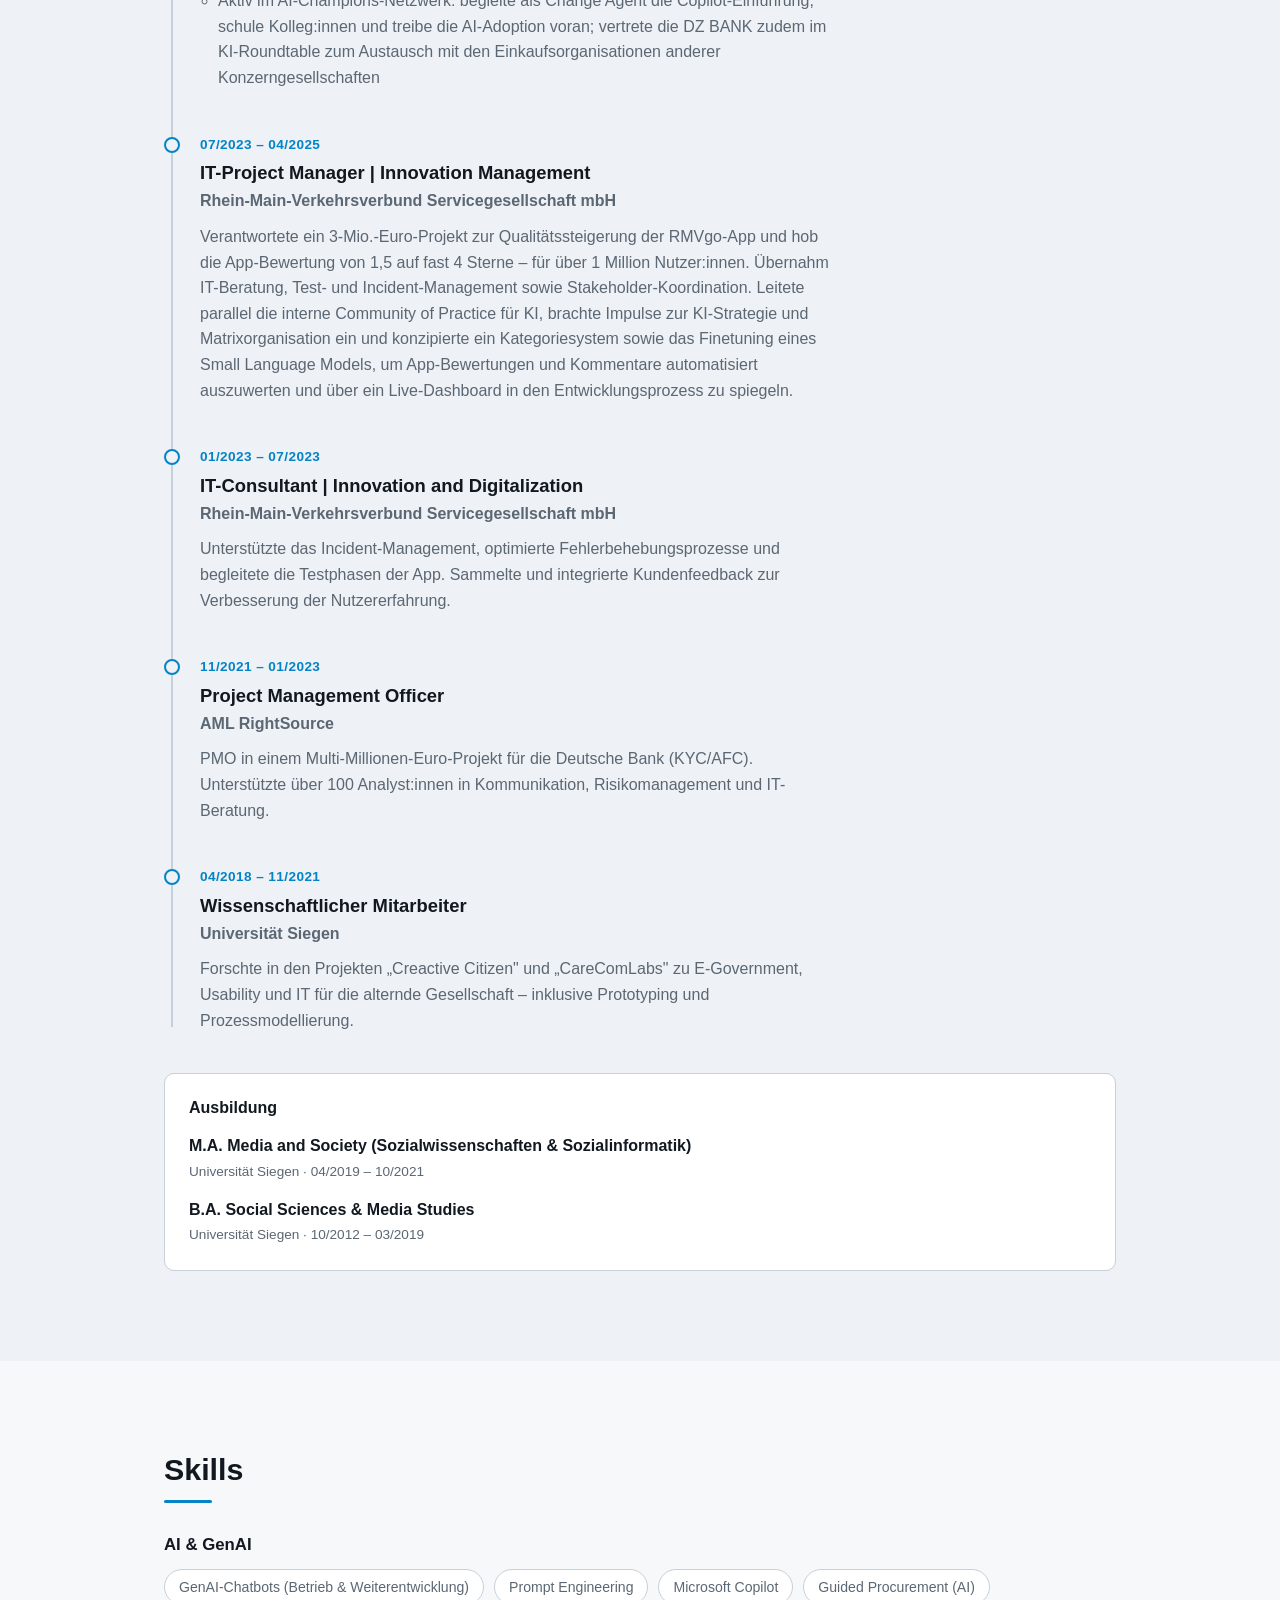
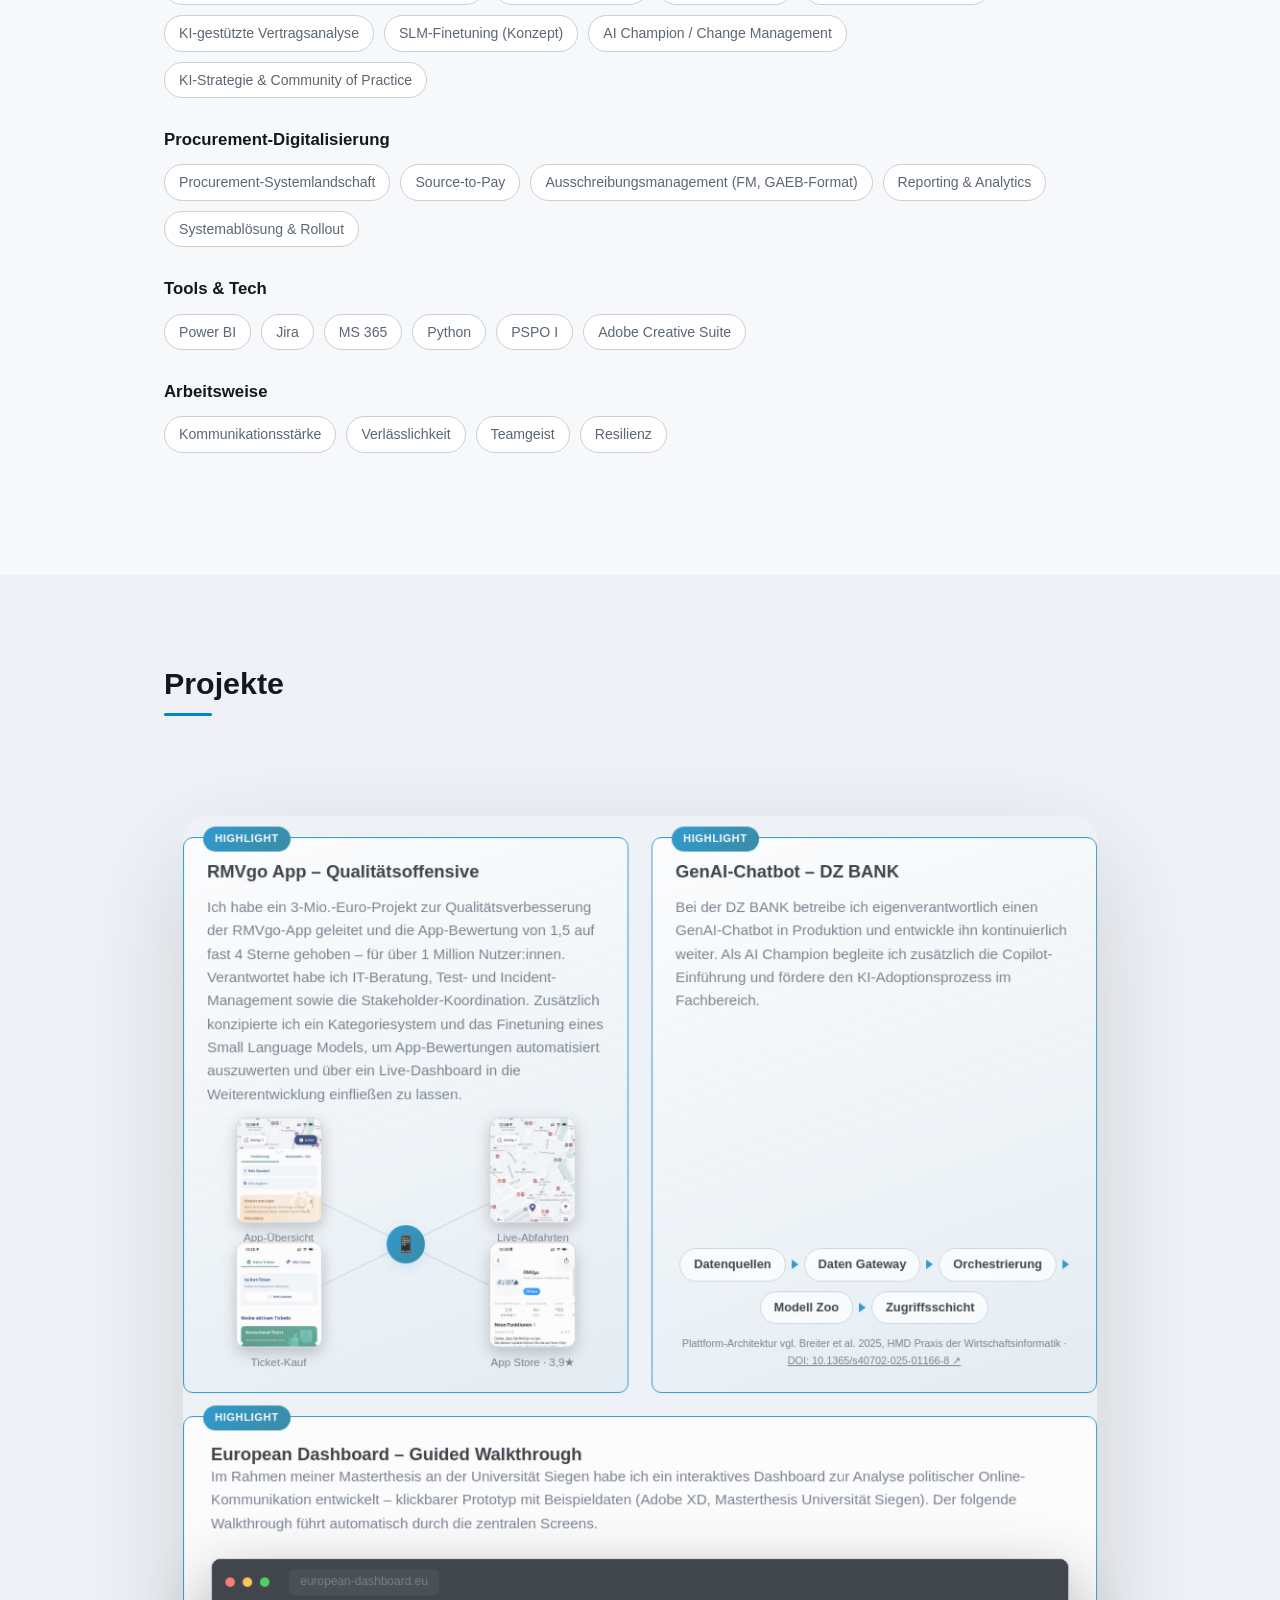
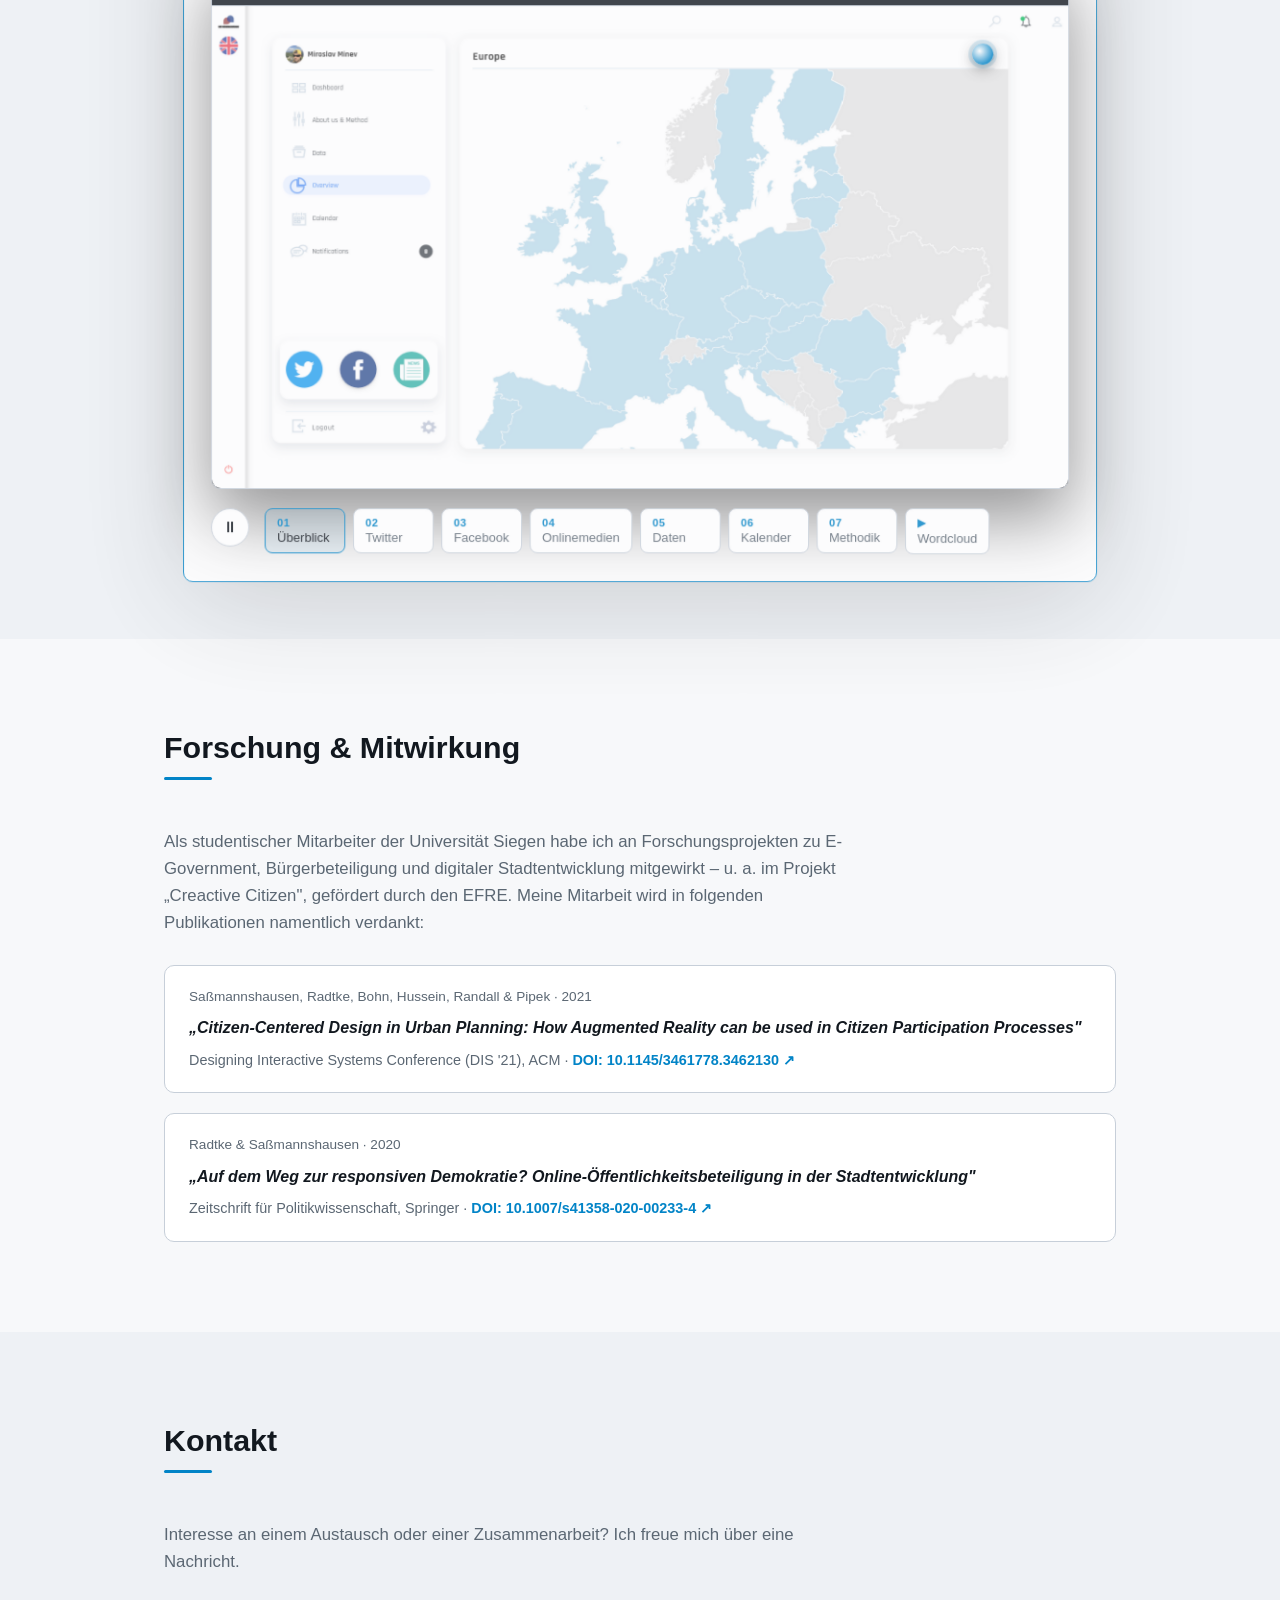
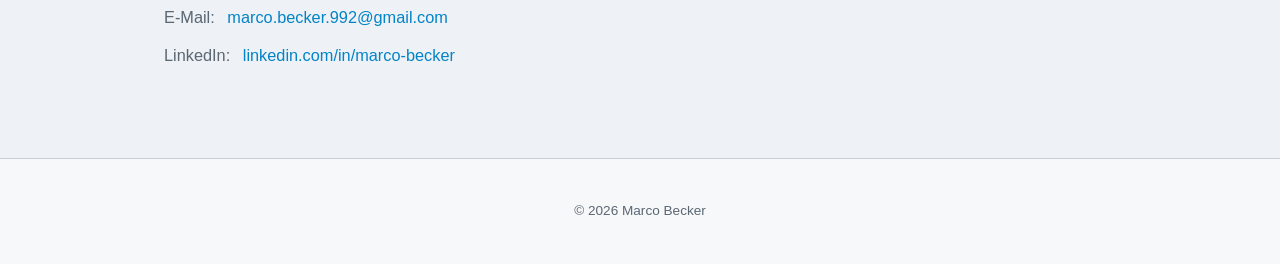
==== commit 999f3c78: "Update index.html" ====
--- a/index.html
+++ b/index.html
@@ -102,9 +102,10 @@
                 <h2 class="section__title">Über mich</h2>
                 <p class="section__lead">
                     Ich bin Product Owner &amp; Application Manager mit Fokus auf Procurement-Digitalisierung
-                    und angewandte KI. Bei der DZ BANK verantworte ich die Systemlandschaft im Einkauf, betreibe
-                    einen GenAI-Chatbot eigenverantwortlich in Produktion und treibe als AI Champion die
-                    Copilot-Einführung voran. Davor habe ich als IT-Projektleiter ein Millionenprojekt zur
+                    und angewandte KI. Bei der DZ BANK bin ich Teil des Teams für die Procurement-Systemlandschaft
+                    und hauptverantwortlich für ein Ausschreibungstool sowie einen GenAI-Chatbot, den ich
+                    eigenverantwortlich in Produktion betreibe, und treibe als AI Champion die Copilot-Einführung
+                    voran. Davor habe ich als IT-Projektleiter ein Millionenprojekt zur
                     App-Qualität geführt und mich in Forschungsprojekten mit E-Government, Usability und
                     Digitalisierung beschäftigt. Mich begeistert, wie KI und gut gestaltete Prozesse
                     Organisationen wirklich voranbringen.
@@ -123,12 +124,12 @@
                             <h3 class="timeline__role">Product Owner &amp; Application Manager | Procurement-Digitalisierung</h3>
                             <p class="timeline__company">DZ BANK AG</p>
                             <ul class="timeline__bullets">
-                                <li>Verantworte die Procurement-Systemlandschaft der DZ BANK</li>
+                                <li>Teil des Teams für die Procurement-Systemlandschaft der DZ BANK – hauptverantwortlich für das Ausschreibungstool und den GenAI-Chatbot</li>
                                 <li>Leite operativ ein Ausschreibungstool für das Facility Management (GAEB-Format) – von Anforderungsaufnahme über Nutzerverwaltung bis zum Admin-Betrieb</li>
                                 <li>Betreibe und entwickle eigenverantwortlich einen GenAI-Chatbot in Produktion weiter, inkl. Modellauswahl, System-Prompt- und Wissensbasis-Pflege</li>
                                 <li>Verantworte das Reporting für die neuen Einkaufssysteme</li>
                                 <li>Wirke an Ablösung und Rollout der neuen Systemlandschaft mit, u.&nbsp;a. Bewertung von Guided Procurement und KI-gestützter Vertragsanalyse</li>
-                                <li>Aktiv im AI-Champions-Netzwerk: begleite als Change Agent die Copilot-Einführung, schule Kolleg:innen im KI-Roundtable und treibe die AI-Adoption voran</li>
+                                <li>Aktiv im AI-Champions-Netzwerk: begleite als Change Agent die Copilot-Einführung, schule Kolleg:innen und treibe die AI-Adoption voran; vertrete die DZ BANK zudem im KI-Roundtable zum Austausch mit den Einkaufsorganisationen anderer Konzerngesellschaften</li>
                             </ul>
                         </div>
                     </li>
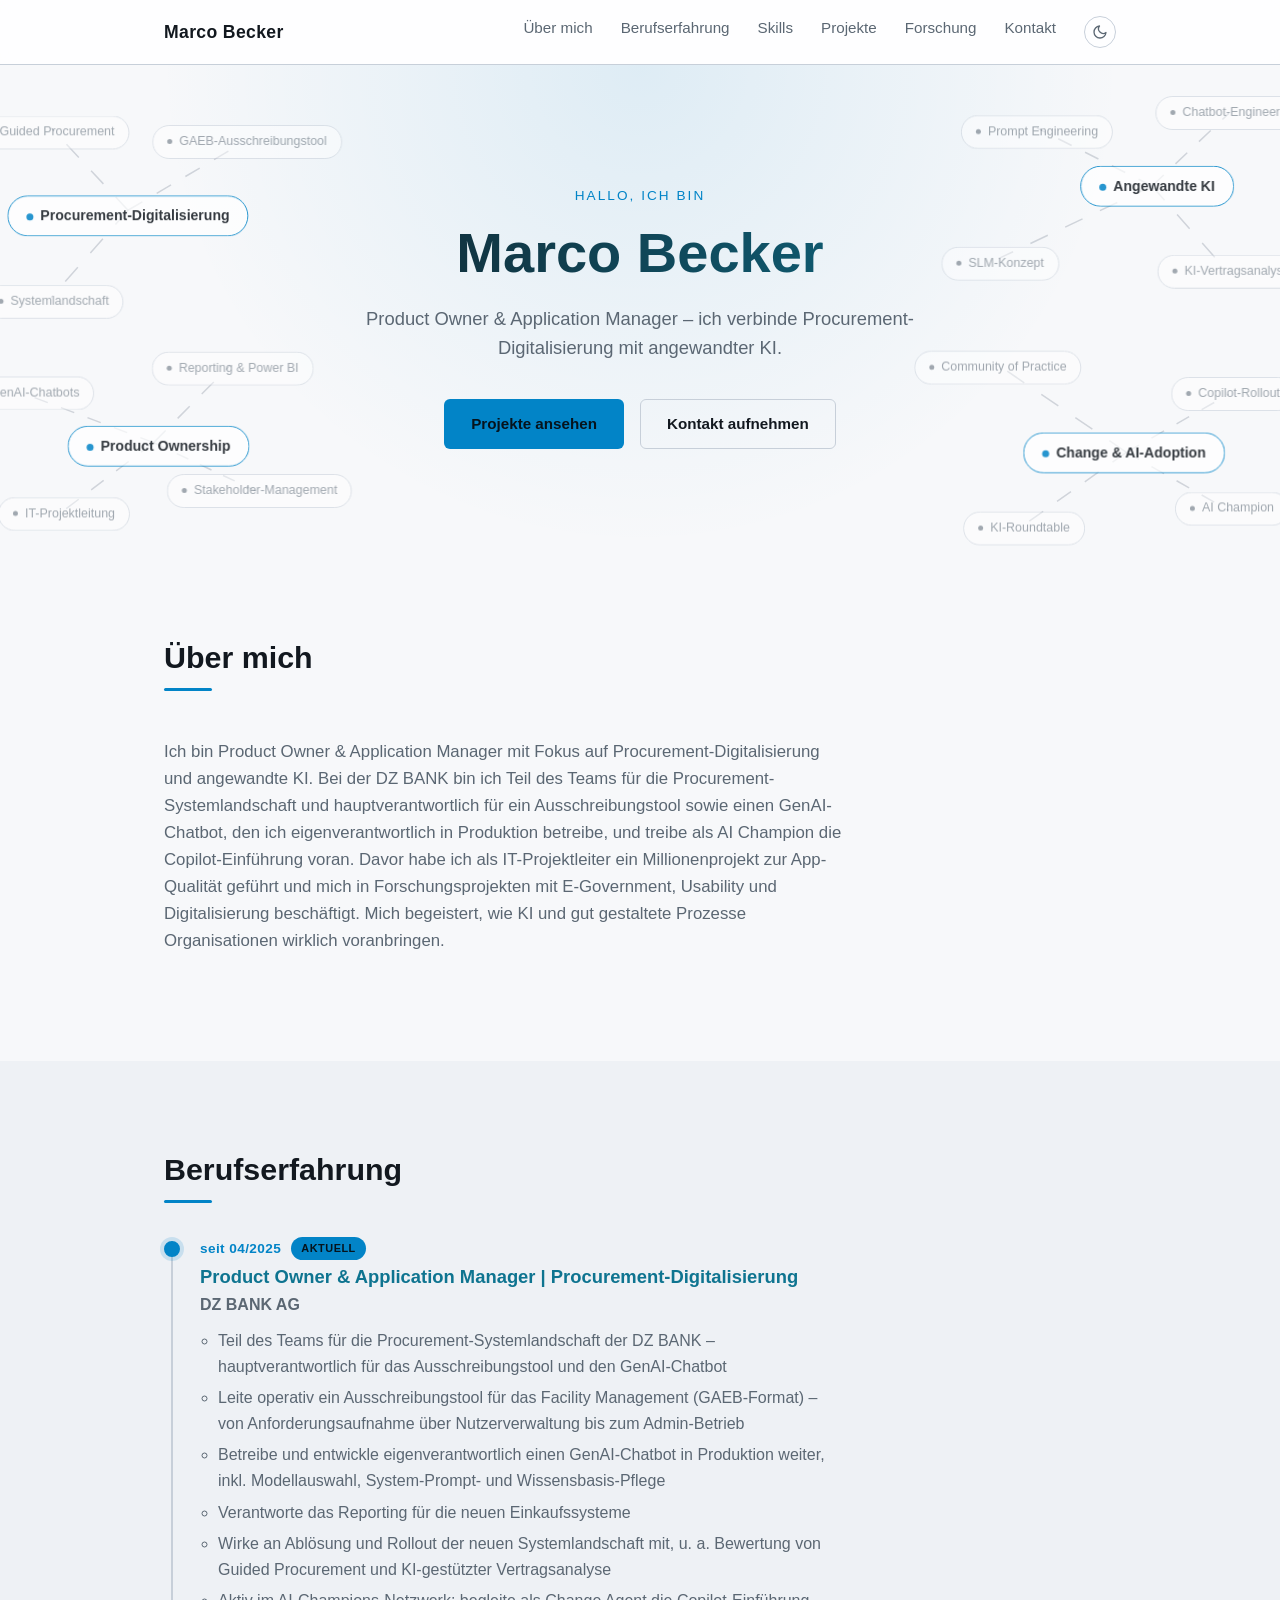
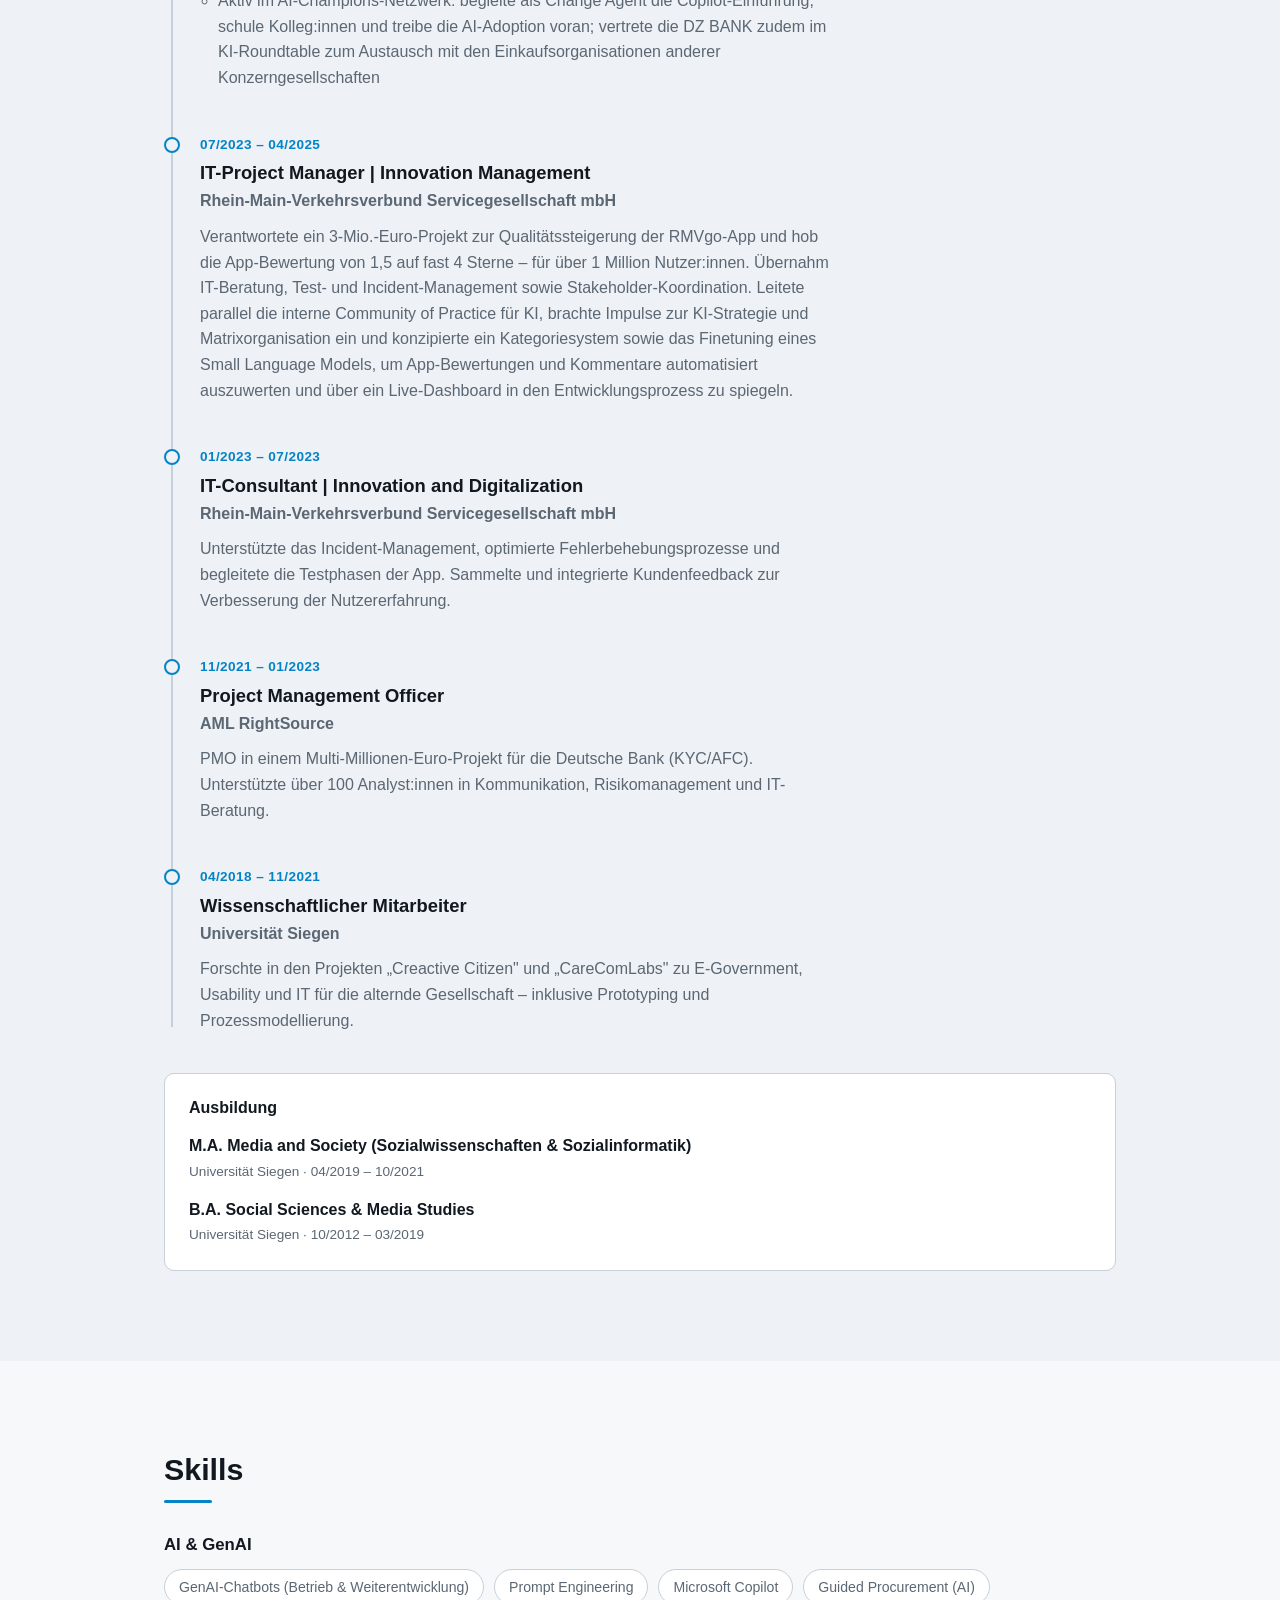
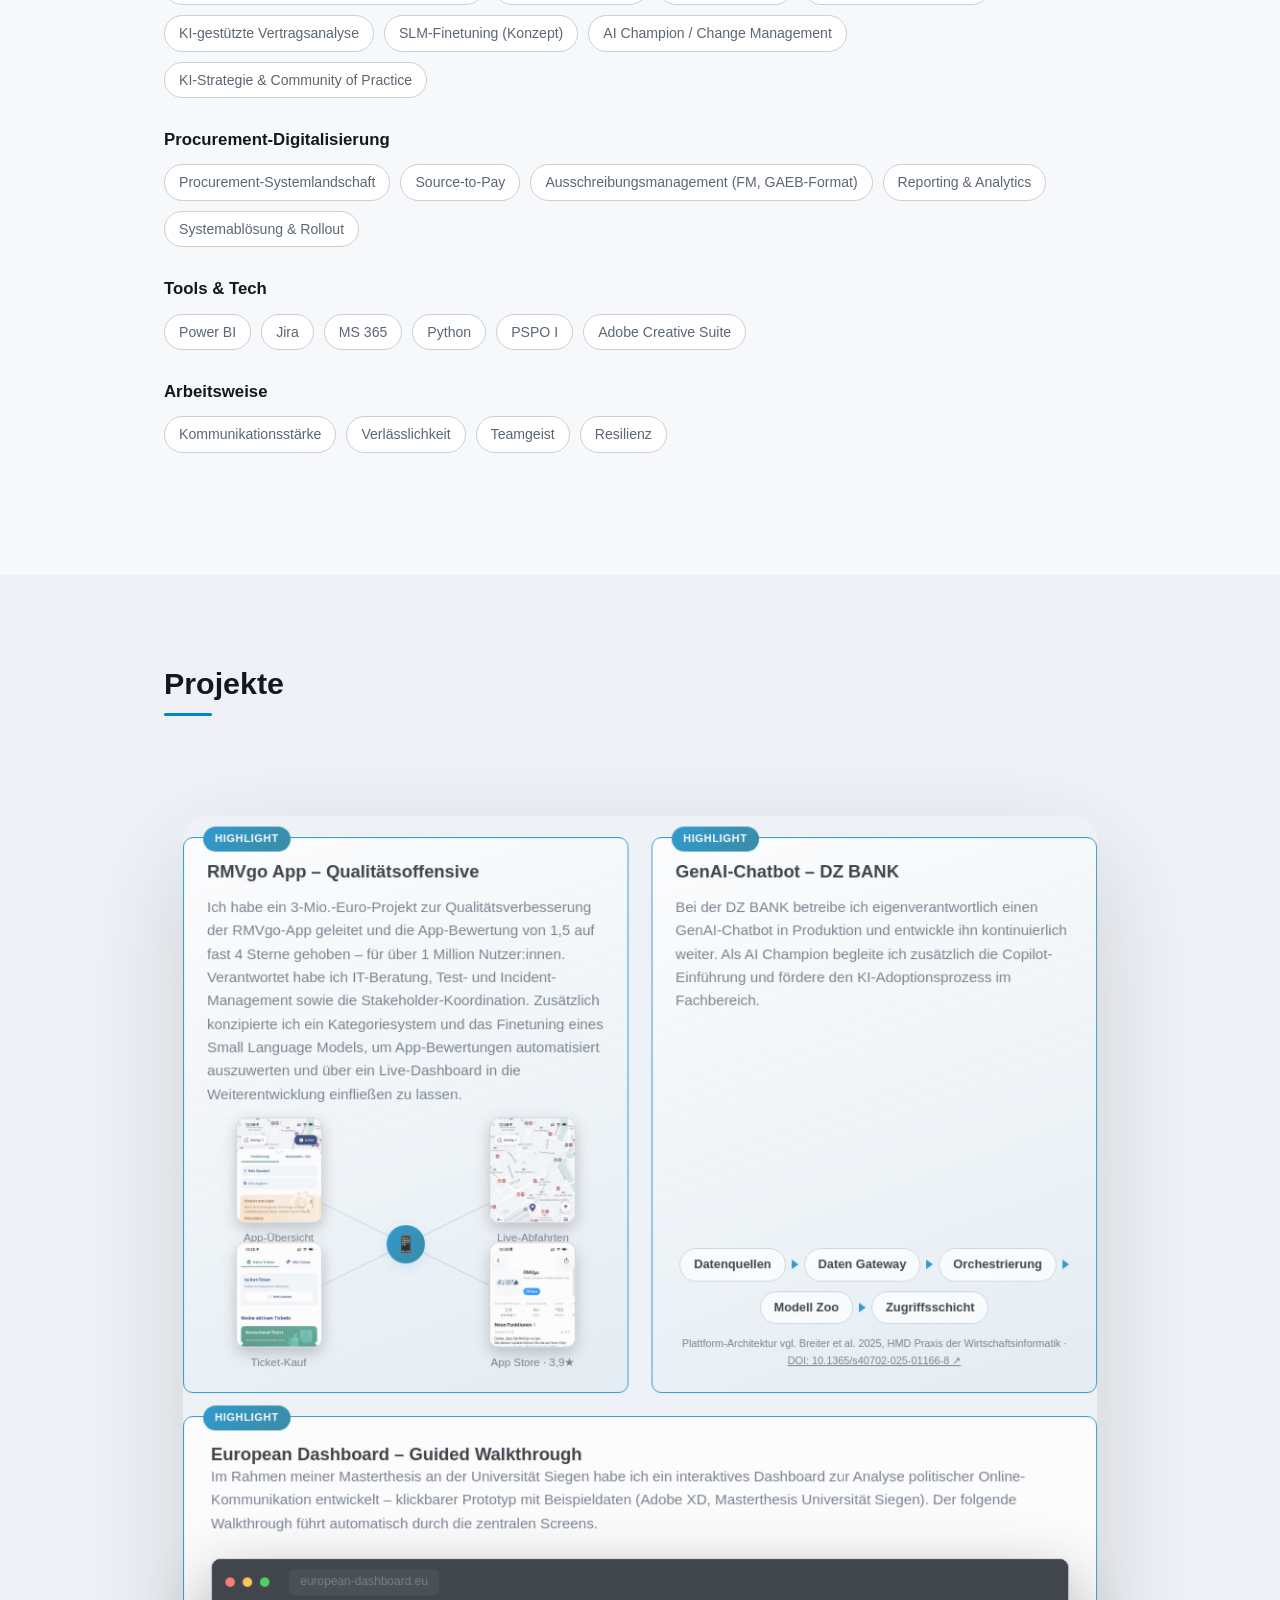
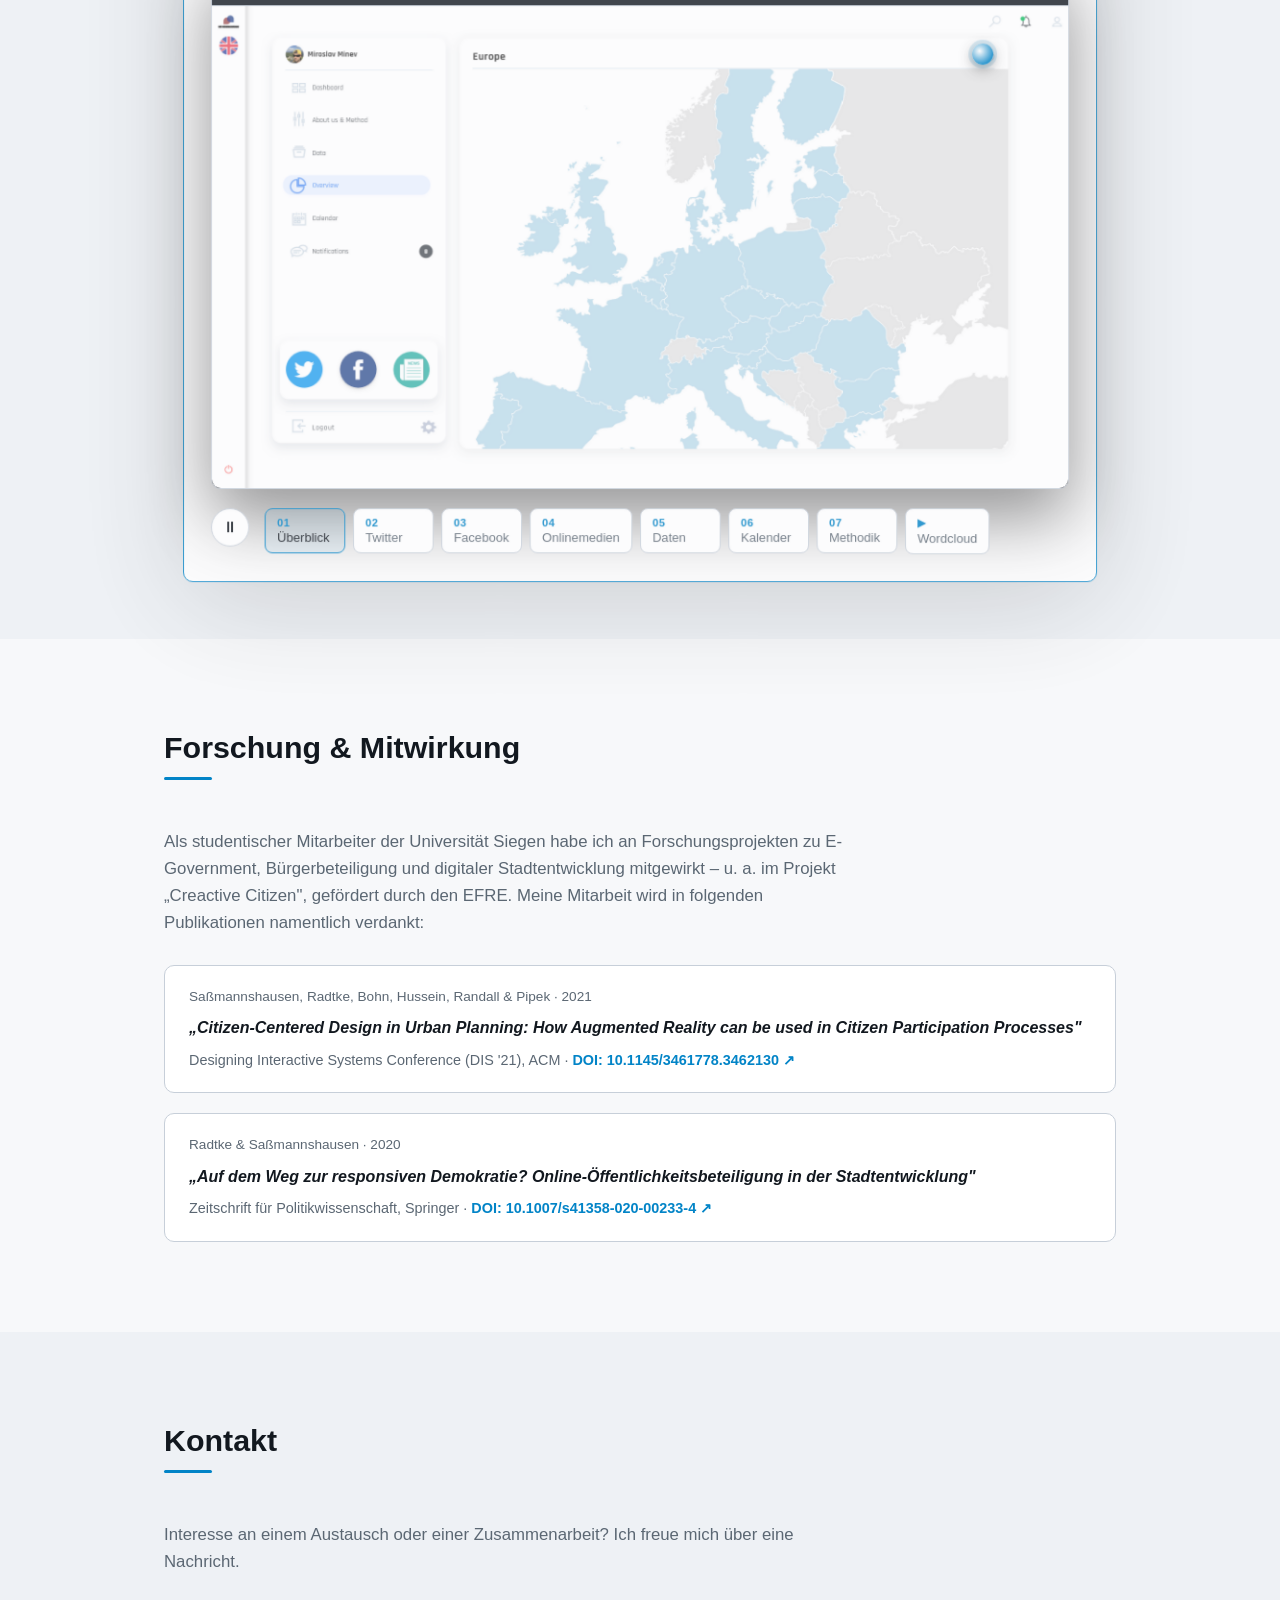
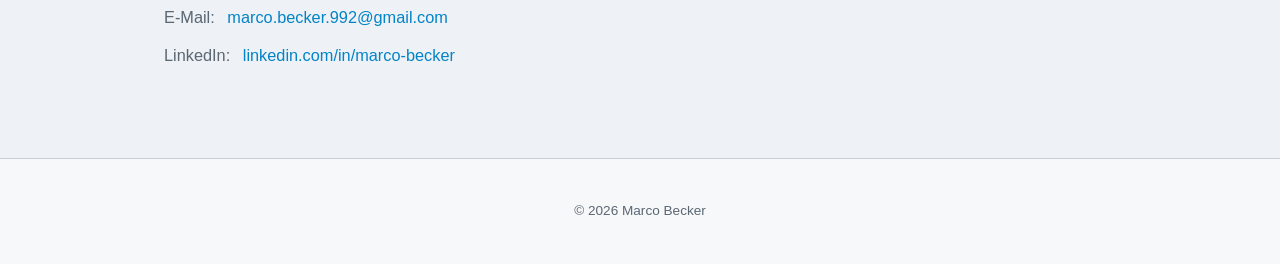
==== commit fbb3cf2b: "Überarbeite CLAUDE.md, korrigiere CV-Texte, lagere Session-Log aus Überarbeite CLAUDE.md, korrigiere" ====
--- a/index.html
+++ b/index.html
@@ -4,6 +4,10 @@
     <meta charset="UTF-8">
     <meta name="viewport" content="width=device-width, initial-scale=1.0">
     <title>Marco Becker – CV</title>
+    <!-- Temporär, bis Website-Launch: verhindert Suchmaschinen-Indexierung
+         solange die Seite noch nicht final poliert ist. Vor aktivem Launch
+         (CLAUDE.md "Nächste Schritte" Punkt 5) diese Zeile wieder entfernen. -->
+    <meta name="robots" content="noindex, nofollow">
     <script>
         (function () {
             var stored = localStorage.getItem('cv-theme');
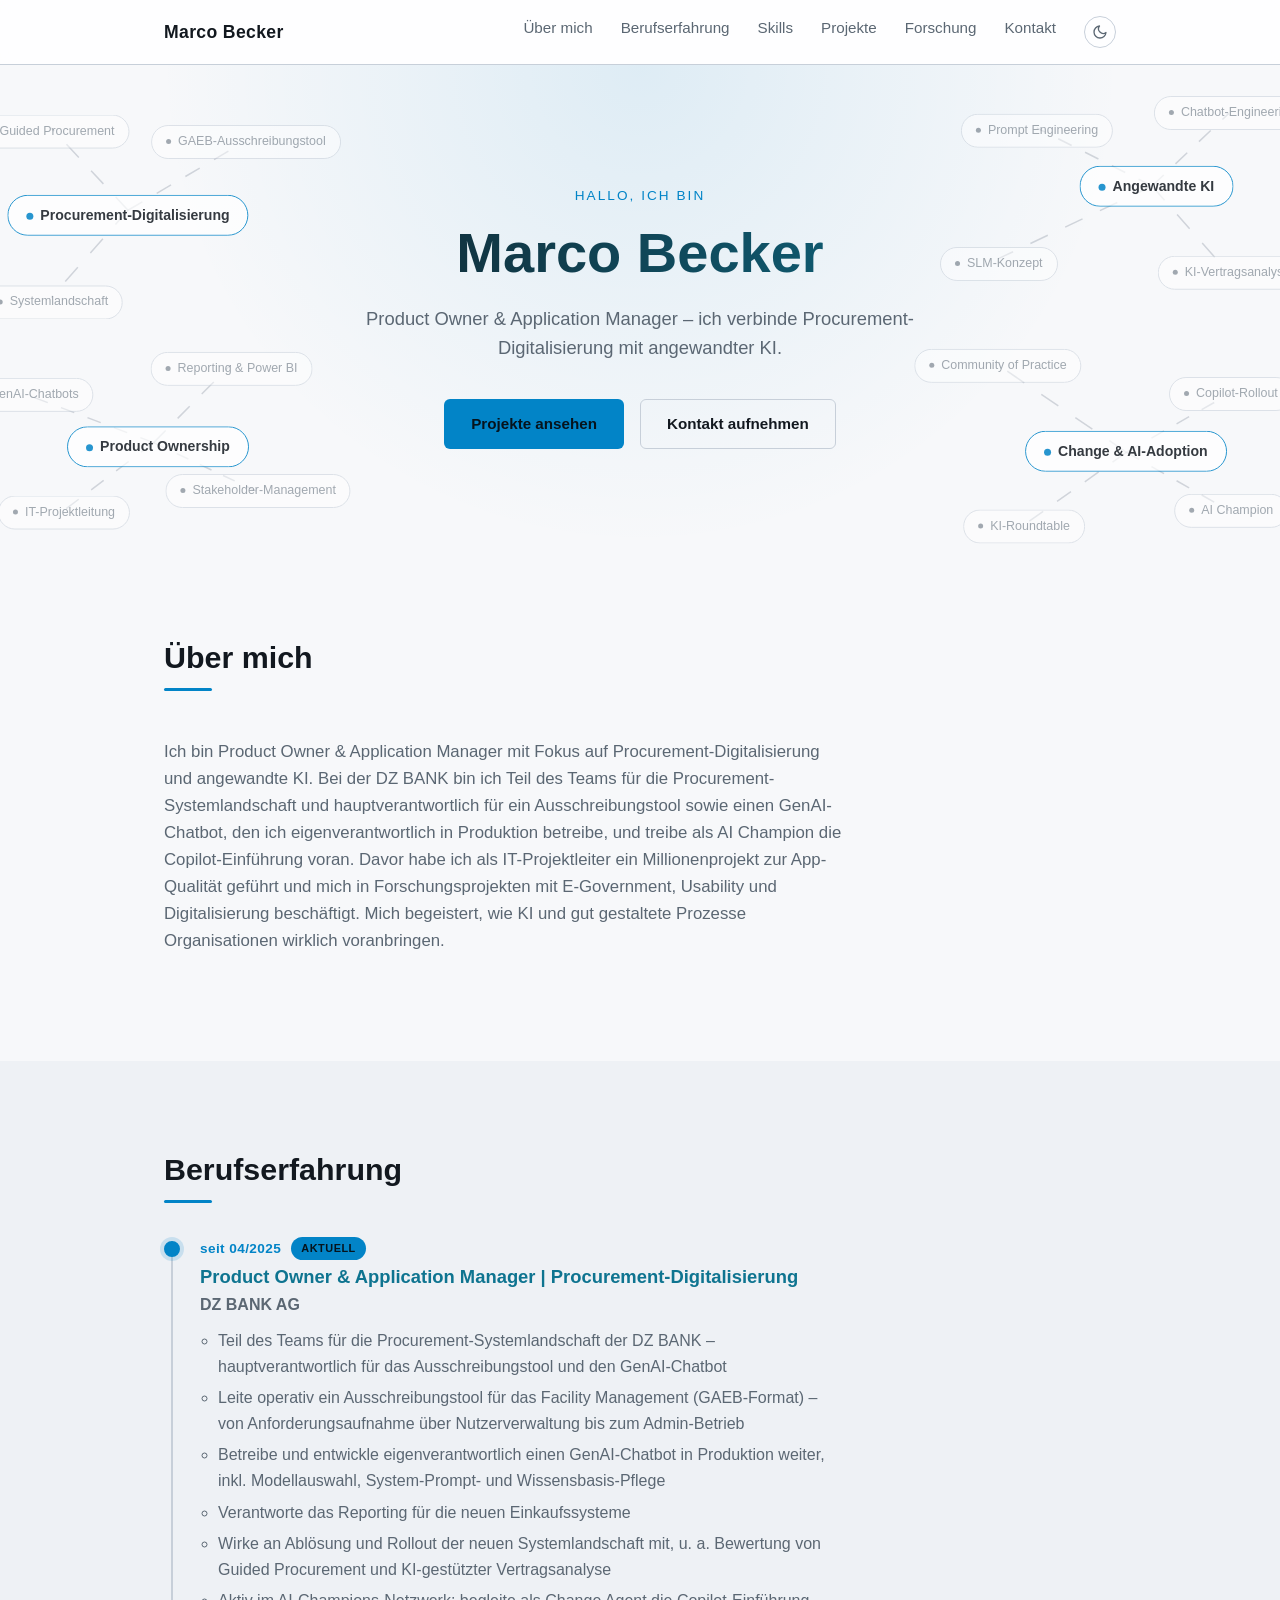
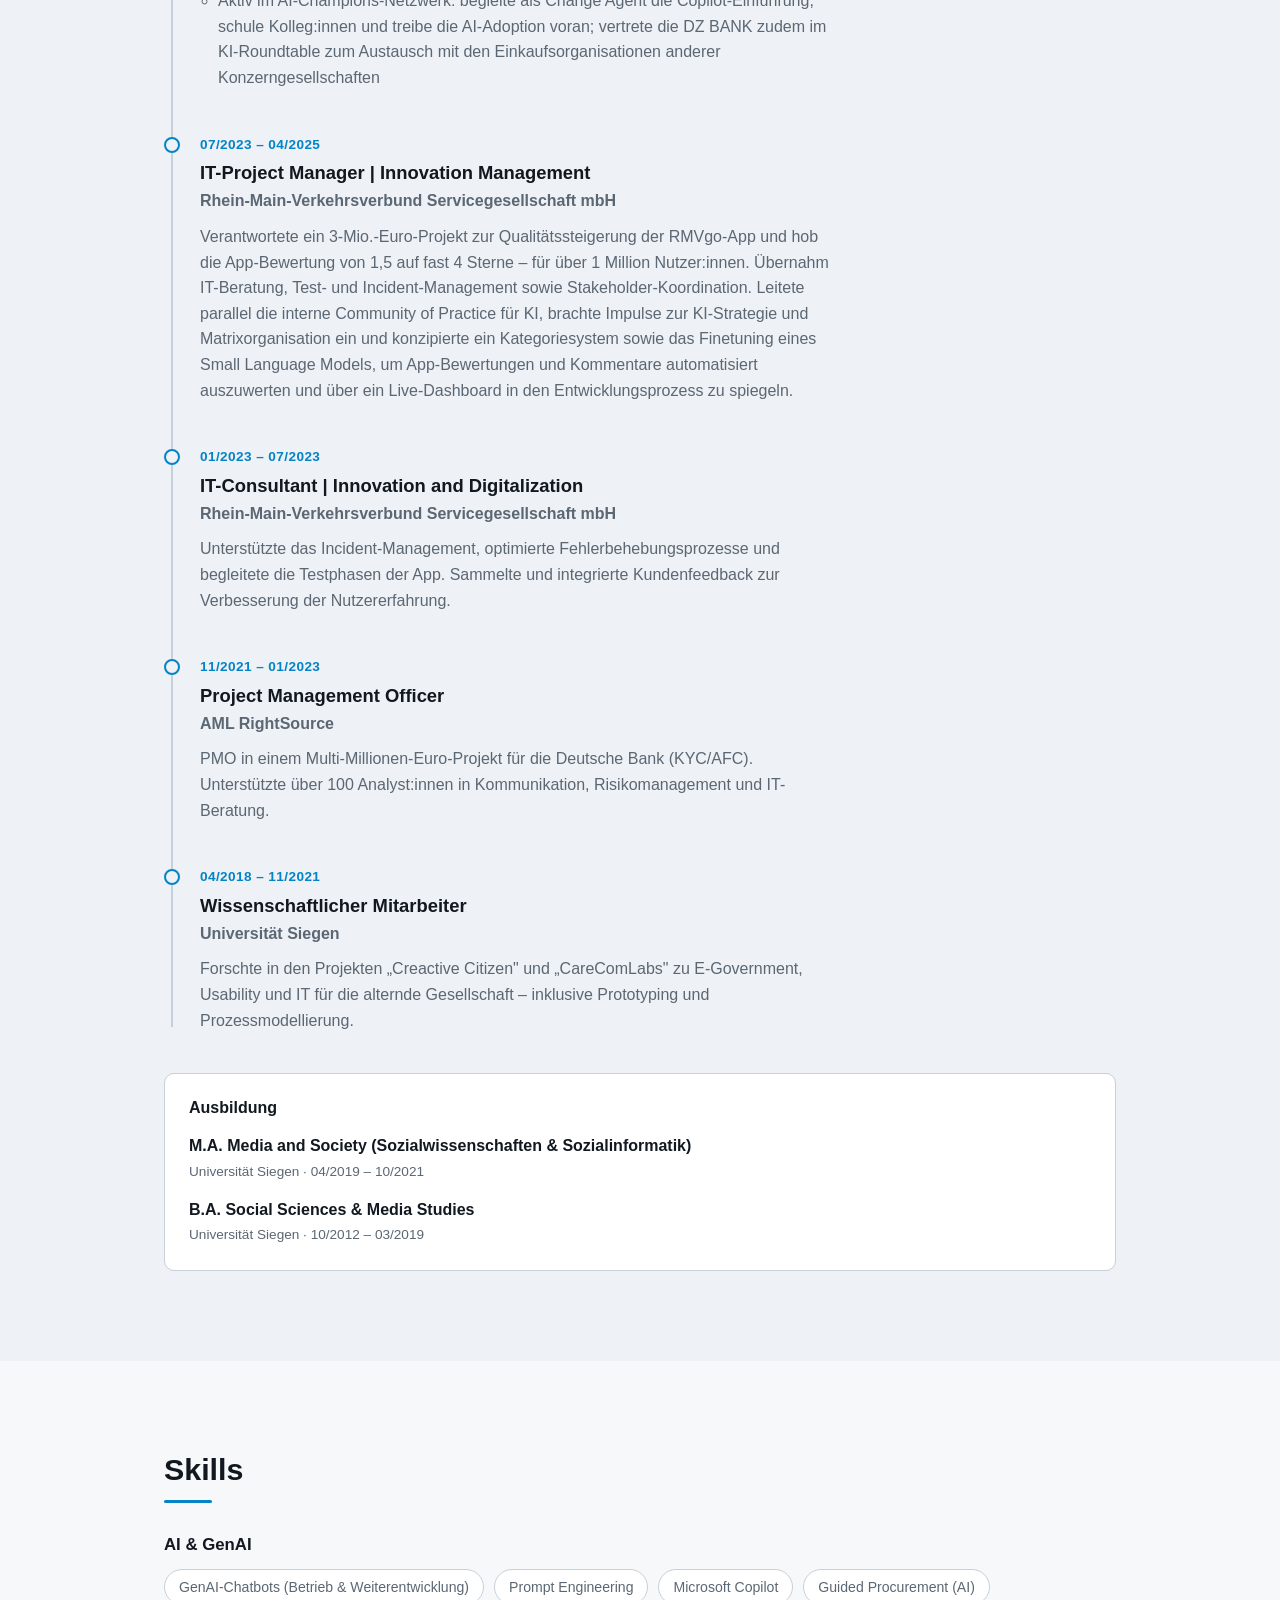
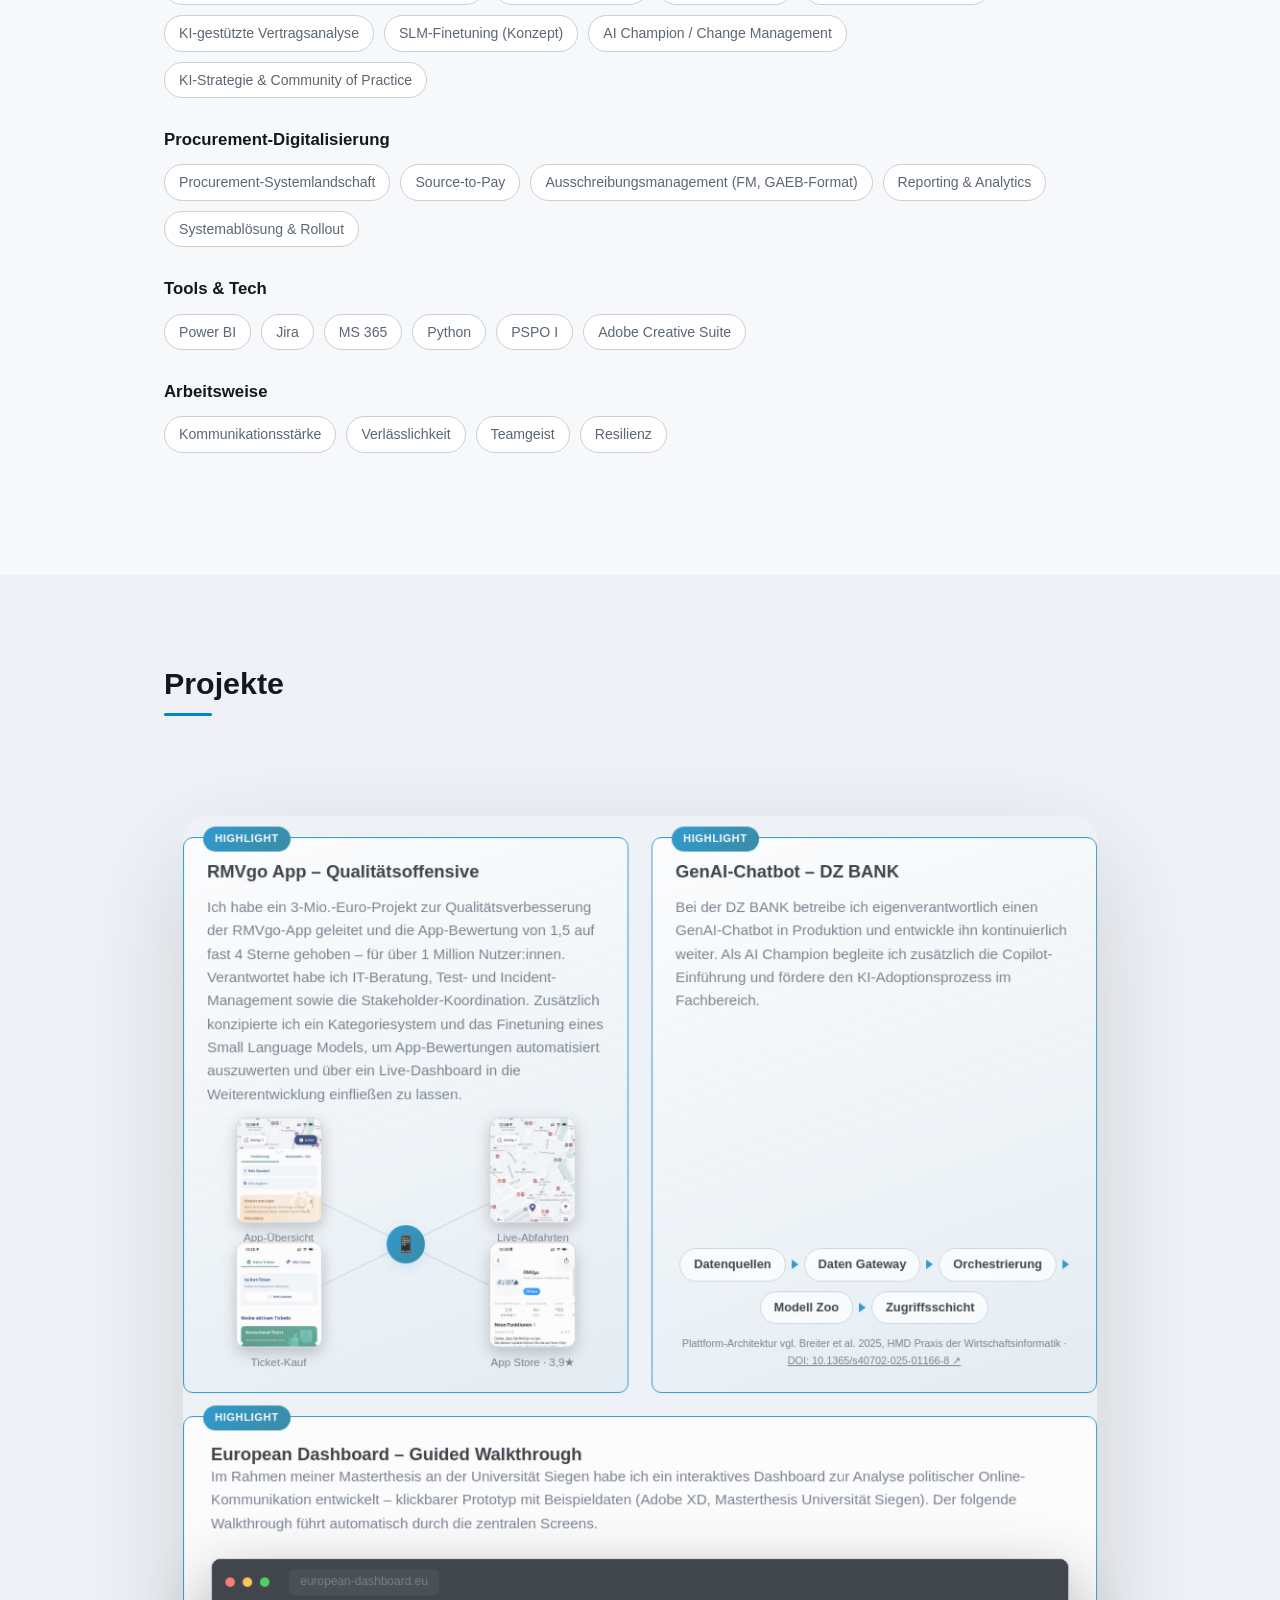
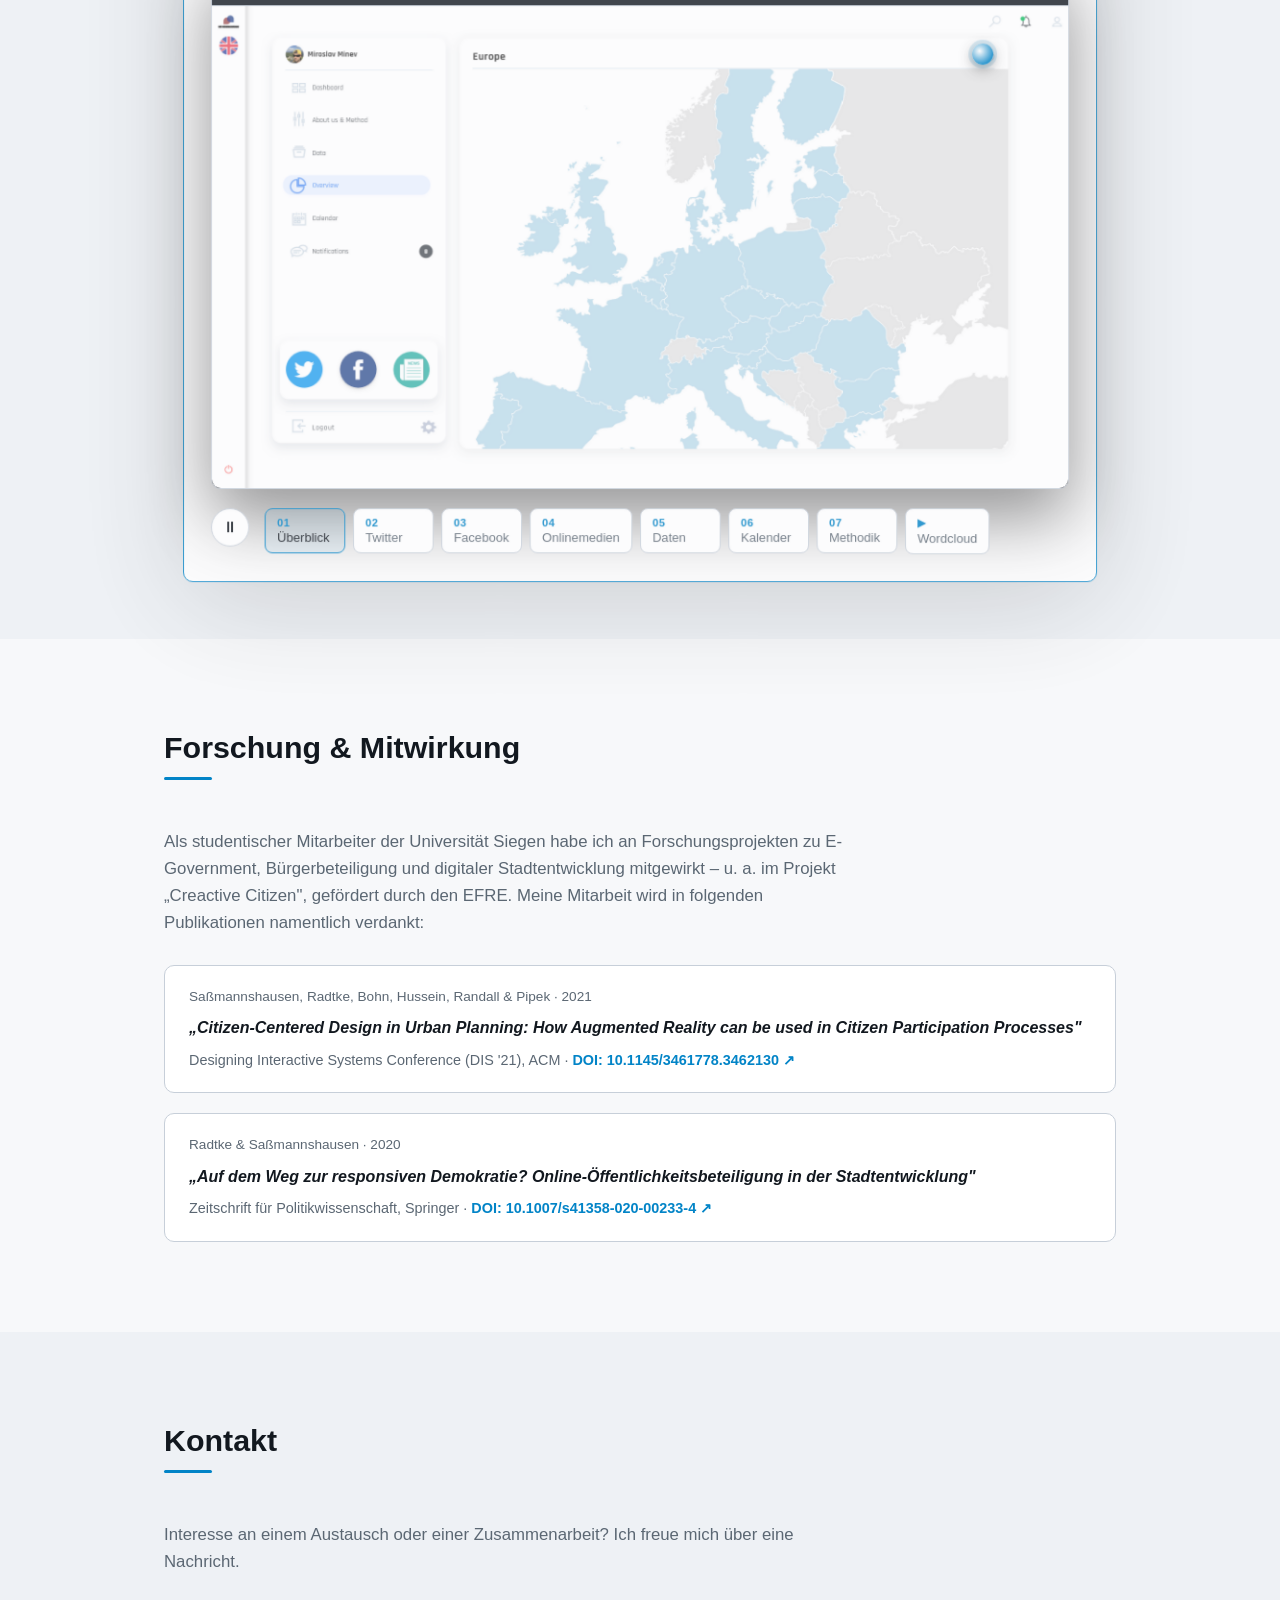
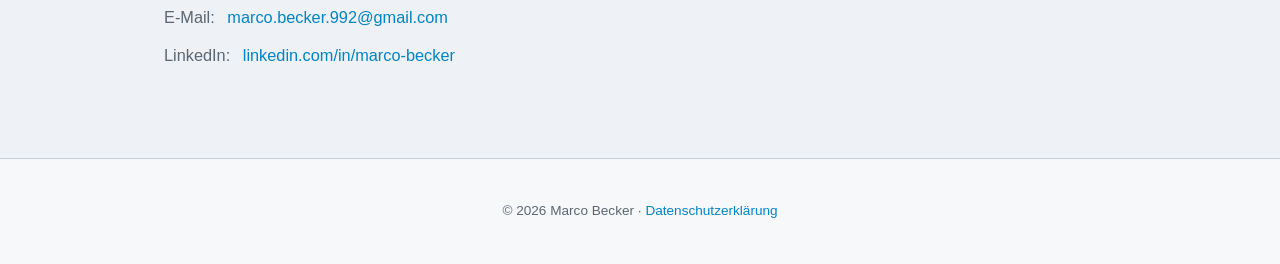
==== commit 19a2ccd5: "Datenschutz" ====
--- a/index.html
+++ b/index.html
@@ -479,7 +479,7 @@
 
     <footer class="footer">
         <div class="container">
-            <p>&copy; 2026 Marco Becker</p>
+            <p>&copy; 2026 Marco Becker · <a href="datenschutz.html">Datenschutzerklärung</a></p>
         </div>
     </footer>
 
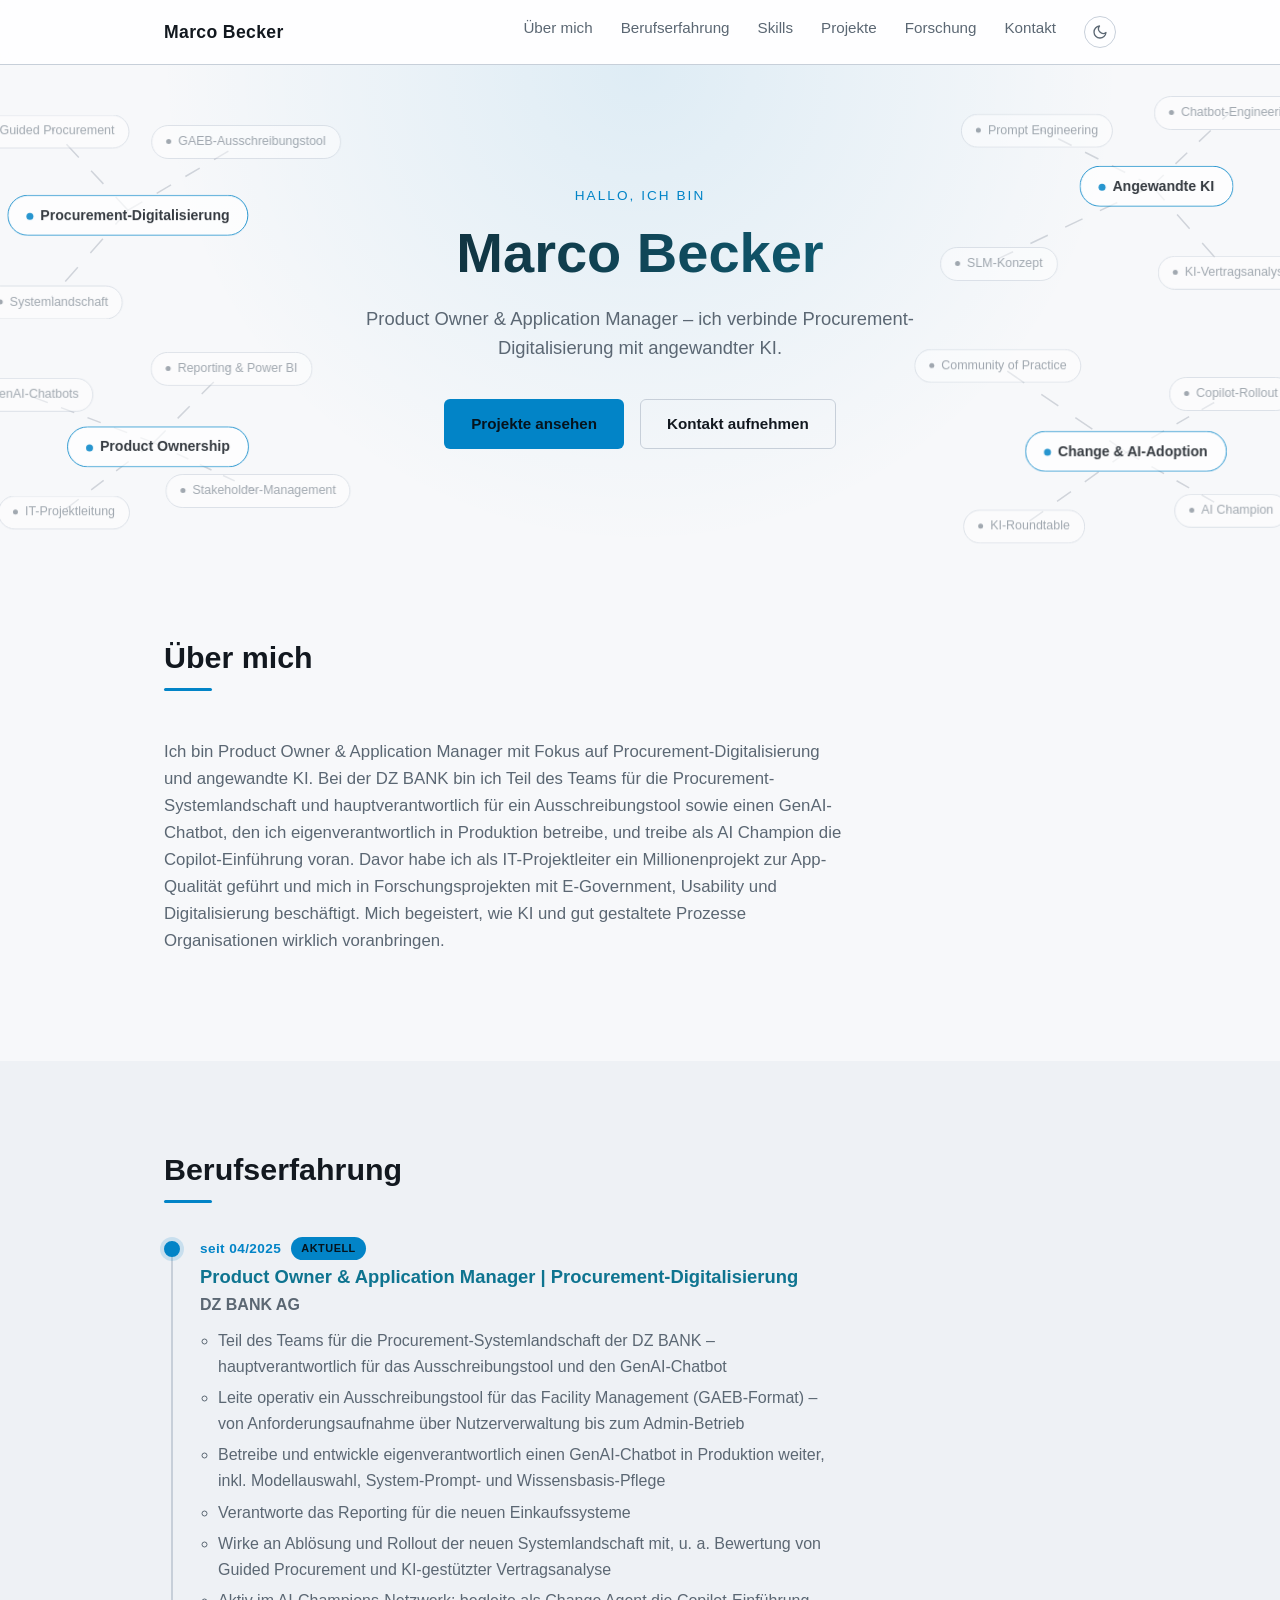
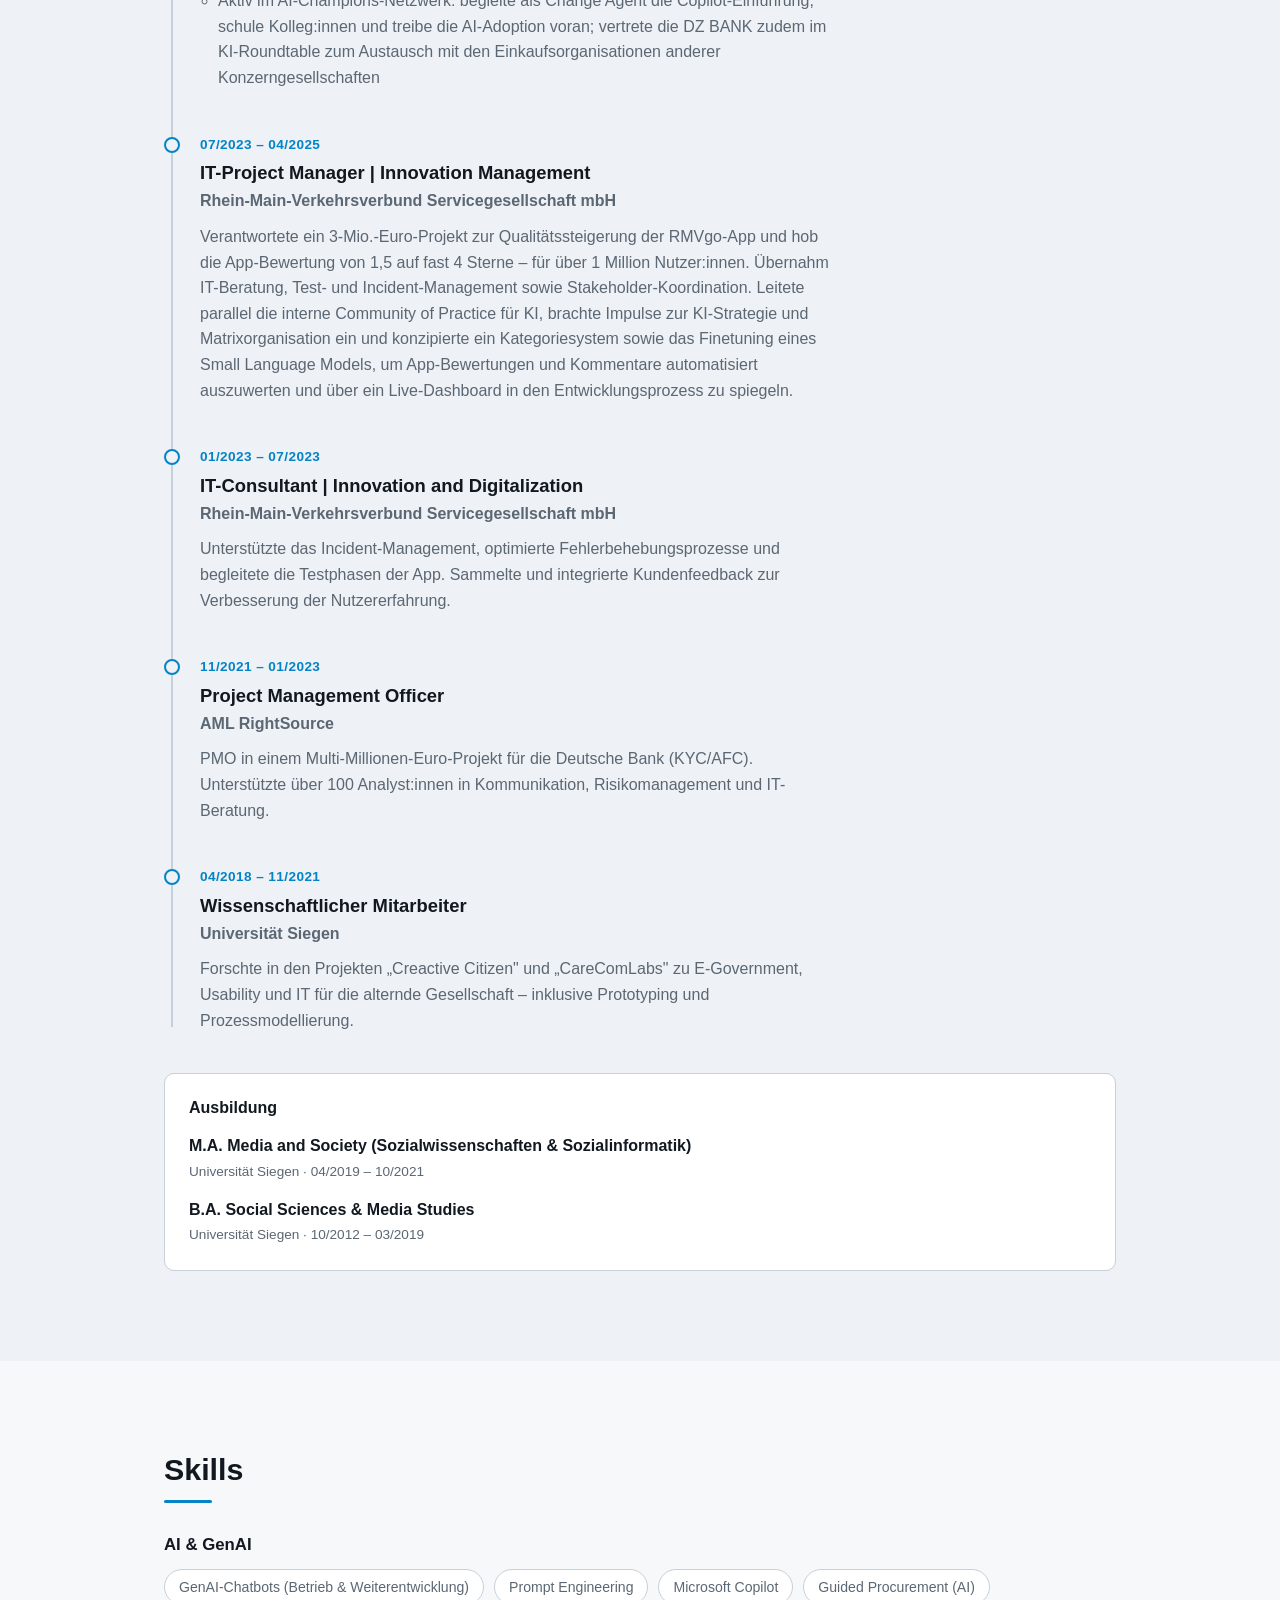
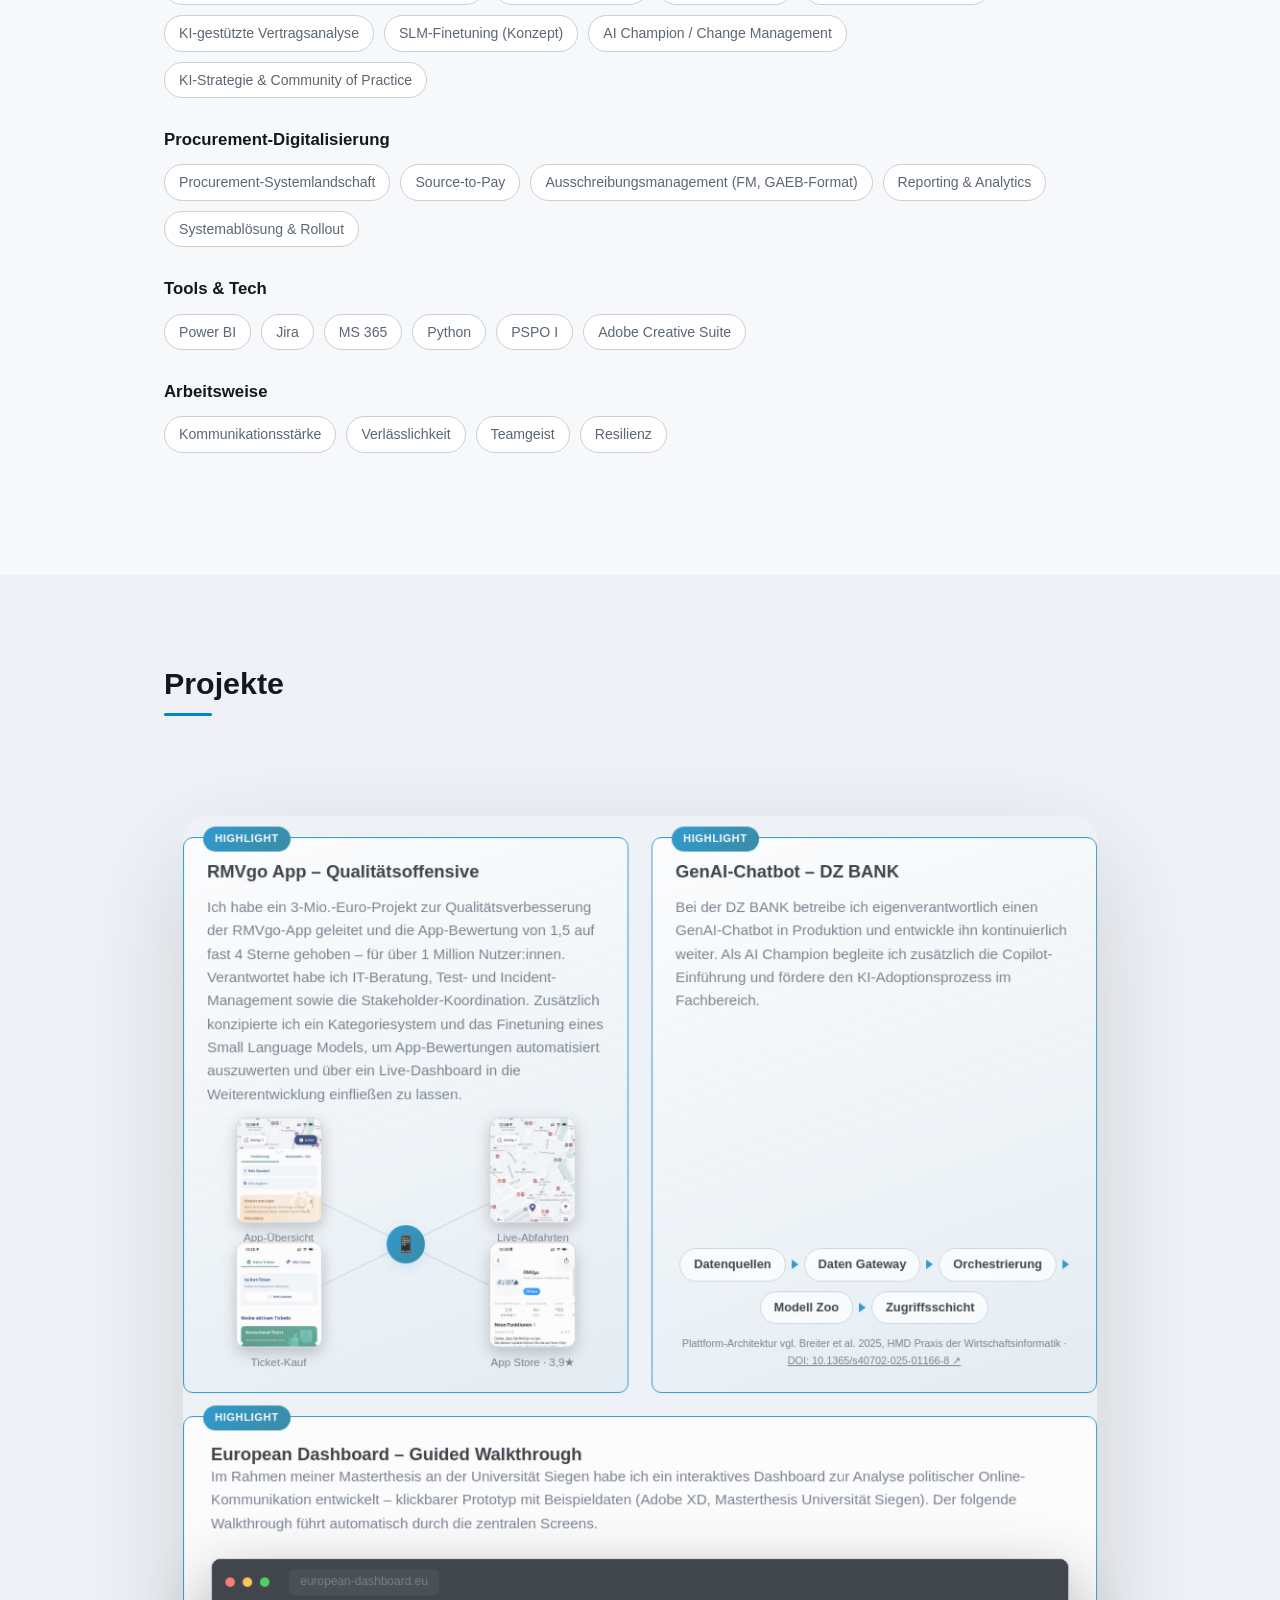
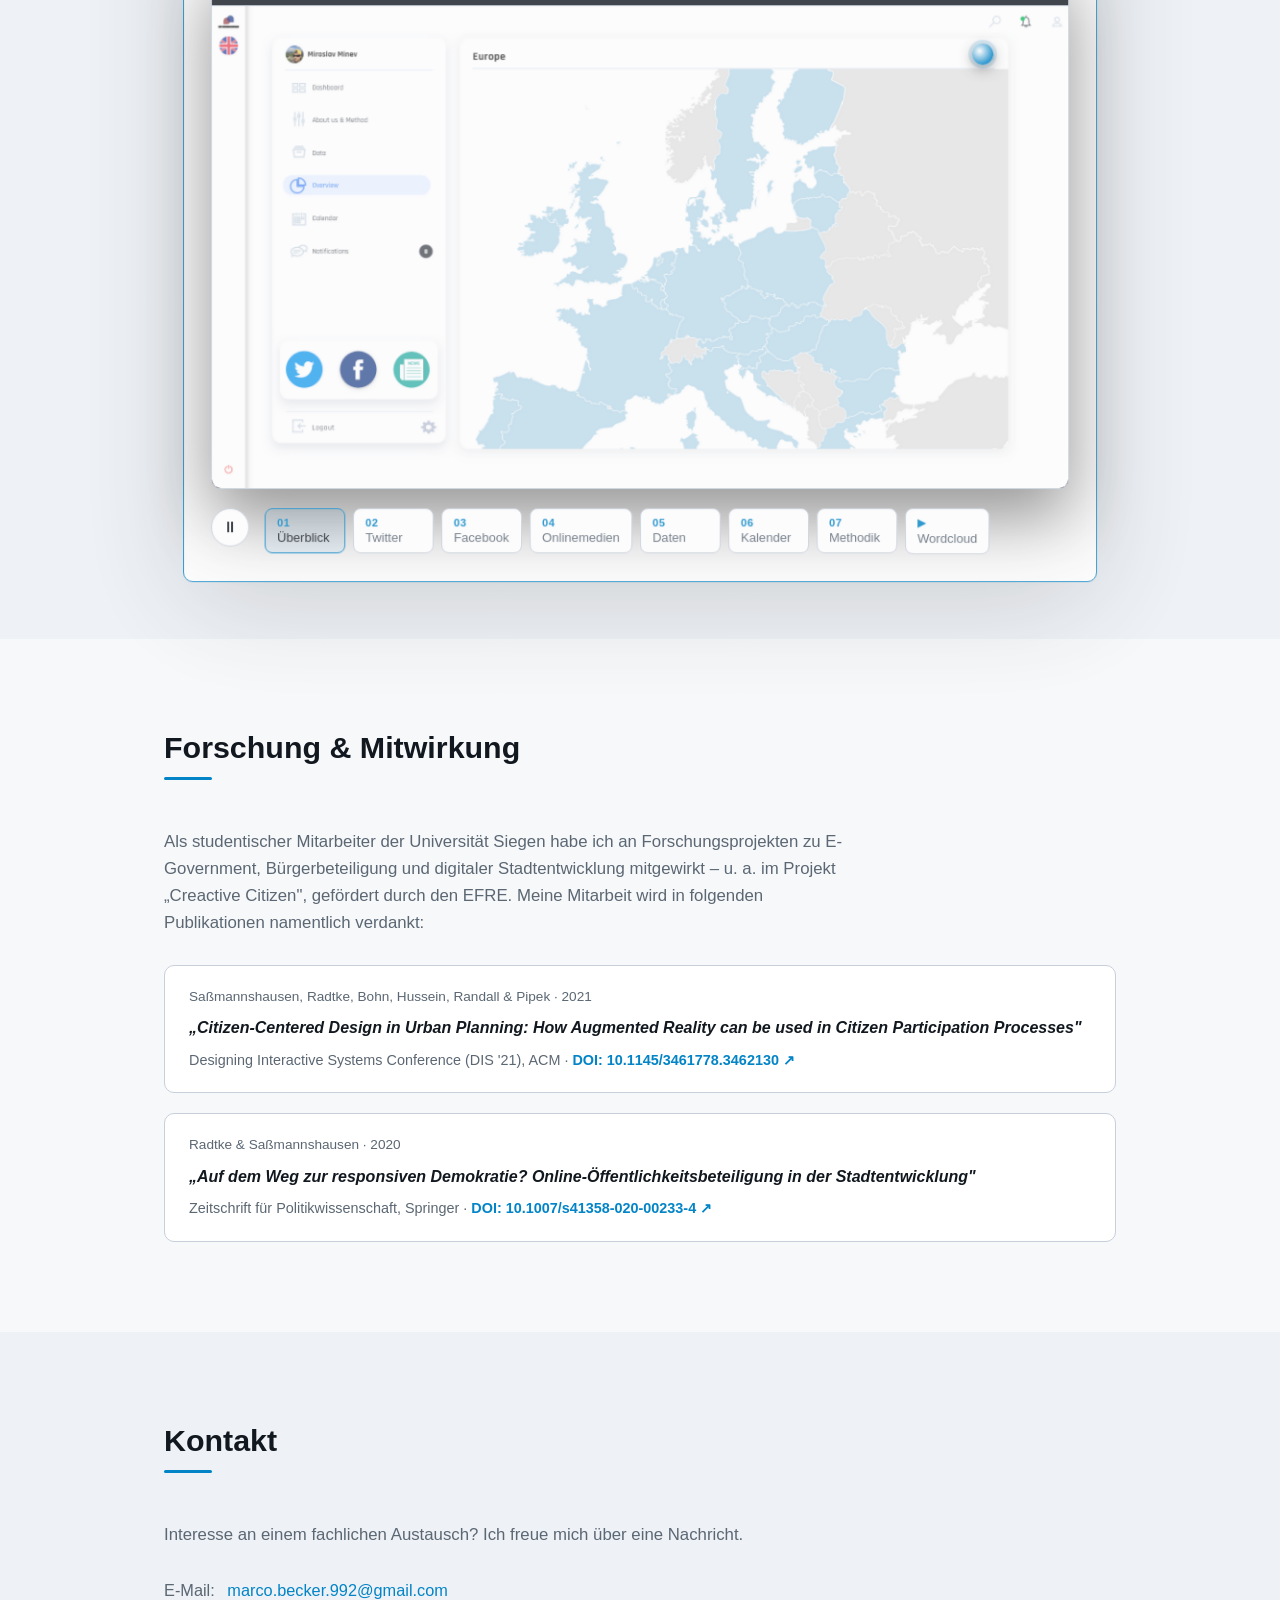
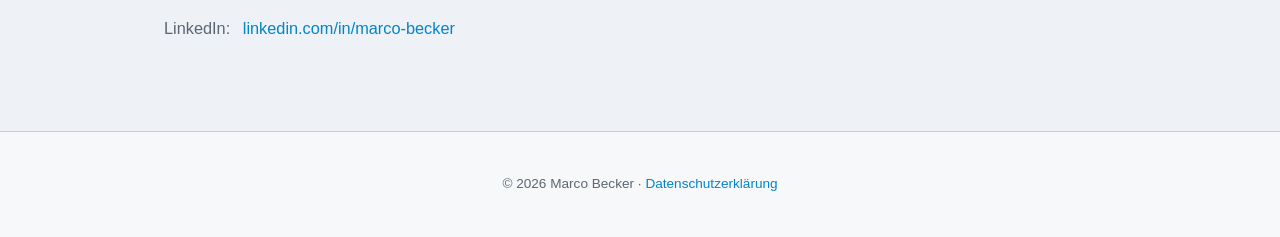
==== commit 95a44167: "Update index.html" ====
--- a/index.html
+++ b/index.html
@@ -466,7 +466,7 @@
             <div class="container">
                 <h2 class="section__title">Kontakt</h2>
                 <p class="section__lead">
-                    Interesse an einem Austausch oder einer Zusammenarbeit? Ich freue mich über eine Nachricht.
+                    Interesse an einem fachlichen Austausch? Ich freue mich über eine Nachricht.
                 </p>
                 <ul class="contact-list">
                     <li><span class="contact-list__label">E-Mail:</span> <a href="mailto:marco.becker.992@gmail.com">marco.becker.992@gmail.com</a></li>
